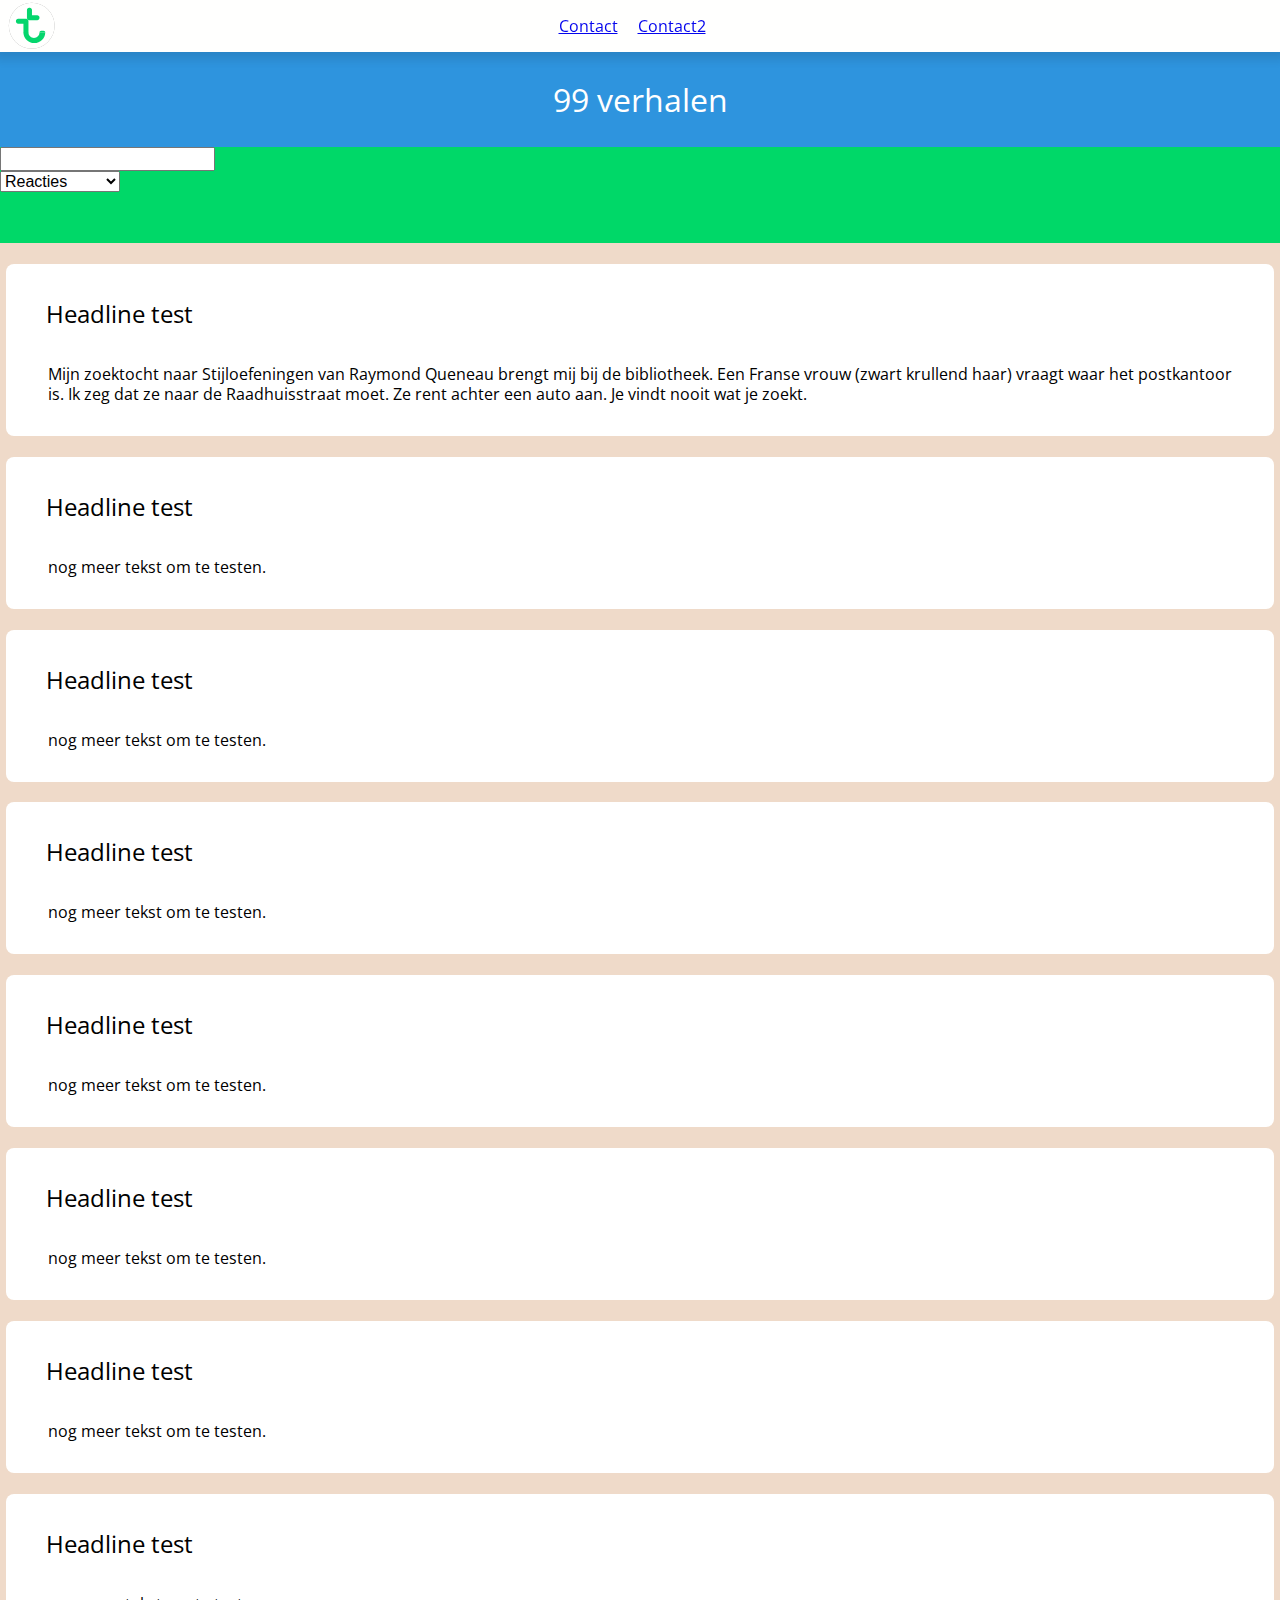
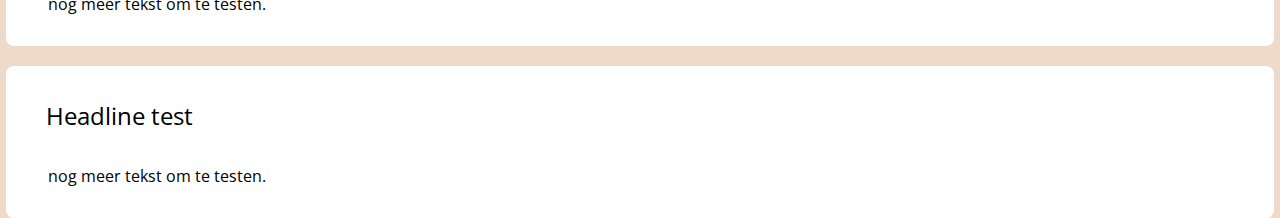
==== index.html @ 0d7da8f6 "12-10-2016" ====
<!DOCTYPE html>
<html lang="en">

<head>
    <meta charset="UTF-8">
    <title>Transavia</title>
    <link rel="stylesheet" href="/css/styles.css" media="screen" title="no title">
    <link href="https://fonts.googleapis.com/css?family=Open+Sans" rel="stylesheet">
    <meta name="viewport" content="initial-scale=1.0">
</head>

<body>
  <header>
<img src="/img/logotransavia.svg" alt="" />

  <nav>
        <ul>
          <li><a href="#">Contact</a></li>
          <li><a href="#">Contact2</a></li>
        </ul>
</nav>
  </header>
    <!-- <div class="spacer">
        &nbsp
    </div> -->
    <figure>
        <h1>99 verhalen</h1>
      </figure>

   <aside>

      </aside>
<section>
<form>
  <label for="search"></label>
<input type="search" name="name" value="">
  </form>
  <select>
    <optgroup label="Sorteren">


    <option value="option">Reacties</option>
    <option value="option">Likes</option>
    <option value="option">Populariteit</option>
  </select>
    </optgroup>
</section>

    <section>
      <ul>
        <li>
          <section>
            <h2>Headline test</h2>
            <p>Mijn zoektocht naar Stijloefeningen van Raymond Queneau brengt mij bij de bibliotheek. Een Franse vrouw (zwart krullend haar) vraagt waar het postkantoor is. Ik zeg dat ze naar de Raadhuisstraat moet. Ze rent achter een auto aan. Je vindt nooit wat je zoekt.</p>
          </section>
        </li>
        <li>
          <section>
            <h2>Headline test</h2>
            <p>nog meer tekst om te testen.</p>
          </section>
        </li>
        <li>
          <section>
            <h2>Headline test</h2>
            <p>nog meer tekst om te testen.</p>
          </section>
        </li>
        <li>
          <section>
            <h2>Headline test</h2>
            <p>nog meer tekst om te testen.</p>
          </section>
        </li>
        <li>
          <section>
            <h2>Headline test</h2>
            <p>nog meer tekst om te testen.</p>
          </section>
        </li>
        <li>
          <section>
            <h2>Headline test</h2>
            <p>nog meer tekst om te testen.</p>
          </section>
        </li>
        <li>
          <section>
            <h2>Headline test</h2>
            <p>nog meer tekst om te testen.</p>
          </section>
        </li>
        <li>
          <section>
            <h2>Headline test</h2>
            <p>nog meer tekst om te testen.</p>
          </section>
        </li>
        <li>
          <section>
            <h2>Headline test</h2>
            <p>nog meer tekst om te testen.</p>
          </section>
        </li>
      </ul>
    </section>

</body>

</html>
---- css/styles.css ----
/* http://meyerweb.com/eric/tools/css/reset/
   v2.0 | 20110126
   License: none (public domain)
*/

html, body, div, span, applet, object, iframe, h1, h2, h3, h4, h5, h6, p, blockquote, pre, a, abbr, acronym, address, big, cite, code, del, dfn, em, img, ins, kbd, q, s, samp, small, strike, strong, sub, sup, tt, var, b, u, i, center, dl, dt, dd, ol, ul, li, fieldset, form, label, legend, table, caption, tbody, tfoot, thead, tr, th, td, article, aside, canvas, details, embed, figure, figcaption, footer, header, hgroup, menu, nav, output, ruby, section, summary, time, mark, audio, video {
    margin: 0;
    padding: 0;
    border: 0;
    font-size: 100%;
    font: inherit;
    vertical-align: baseline;
}


/* HTML5 display-role reset for older browsers */

article, aside, details, figcaption, figure, footer, header, hgroup, menu, nav, section {
    display: block;
}

body {
    line-height: 1;
}

ol, ul {
    list-style: none;
}

blockquote, q {
    quotes: none;
}

blockquote:before, blockquote:after, q:before, q:after {
    content: '';
    content: none;
}

table {
    border-collapse: collapse;
    border-spacing: 0;
}

header {
    background-color: #FFFFFF;
    box-shadow: 0px 0px 11px 7px rgba(0, 0, 0, 0.12);
    height: 3.25em;
    opacity: 0.98;
    position: fixed;
    width: 100%;
    z-index: 1000;
}

body {
    background-color: #EFDAC9;
    font-family: 'Open Sans', sans-serif;
    line-height: 20px;
}

figure {
    position: relative;
    top: 3.25em;
    background: url(/img/mountain_mobile2.svg);
    background-repeat: no-repeat;
    background-size: cover;
    height: 6em;
    width: 100%;
}

figure h1 {
    margin: 0;
    position: absolute;
    top: 50%;
    left: 50%;
    margin-right: -50%;
    transform: translate(-50%, -50%);
    font-size: 2em;
    color: white;
}

body section {
    position: relative;
    top: 1.2em;
}

section ul li section {
    display: flex;
    background-color: white;
    position: relative;
    top: 2em;
    margin: 1.3em 0.4em 1em 0.4em;
    flex-flow: column;
    padding: 1em;
    flex-wrap: wrap;
    border-radius: .5em;
}

section ul li section p {
    font-size: 1em;
    padding: 1em;
    padding-left: 1.6em;
}

section ul li section h2 {
    font-size: 1.5em;
    padding: 1em;
}

body>section:first-of-type {
    background-color: #00D868;
    position: relative;
    top: 3.2em;
    height: 6em;
    margin: auto;
}

select, textarea, input[type="text"], input[type="password"], input[type="datetime"], input[type="datetime-local"], input[type="date"], input[type="month"], input[type="time"], input[type="week"], input[type="number"], input[type="email"], input[type="url"], input[type="search"], input[type="tel"], input[type="color"] {
    font-size: 16px;
}

body>header>img:first-of-type {
    width: 3em;
    margin: .1em 0em 0em .5em;
position: absolute;
}

nav ul li {
  display: inline-block;
  margin:0 auto;
  padding-left: 1em;
}

nav {
  margin-top: 1em;
  margin-right: 2em;
  text-align: center;
}


@media (min-width:23.4375em) {
    body aside {
        display: none;
    }
}
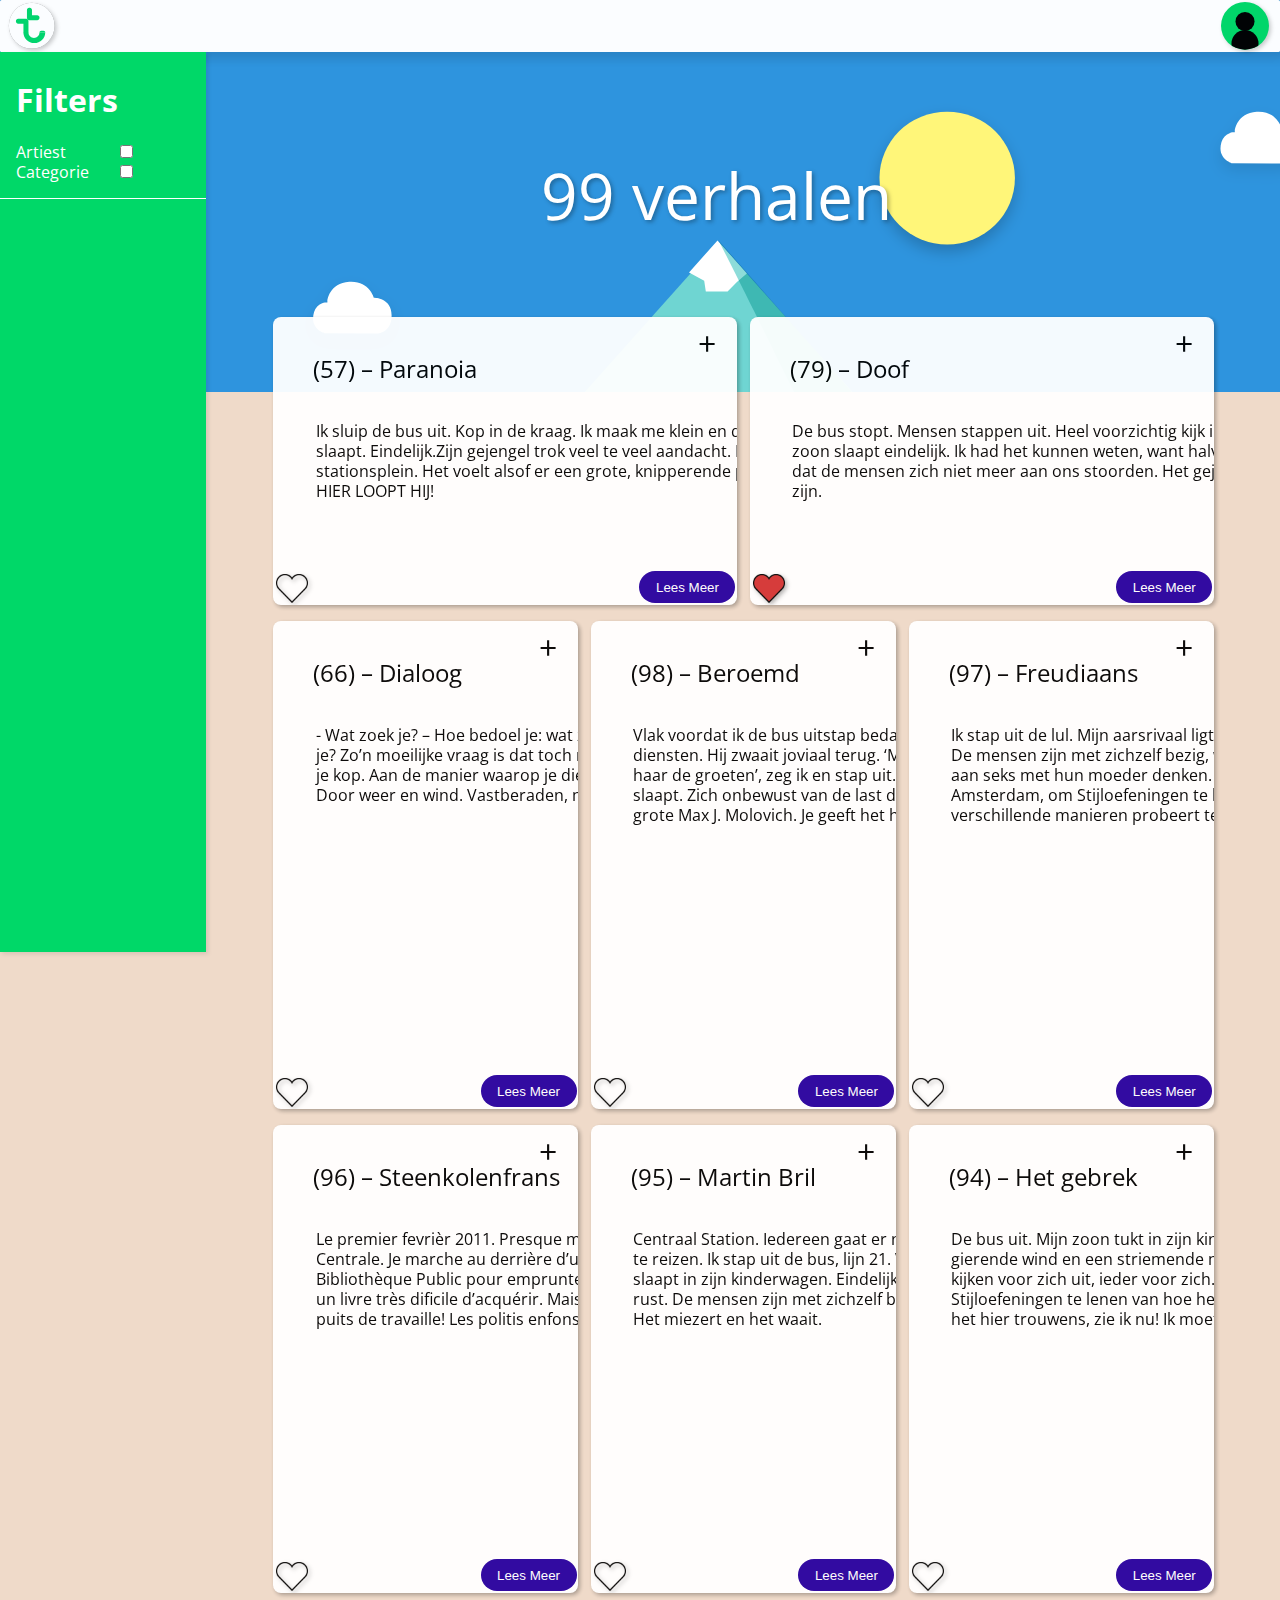
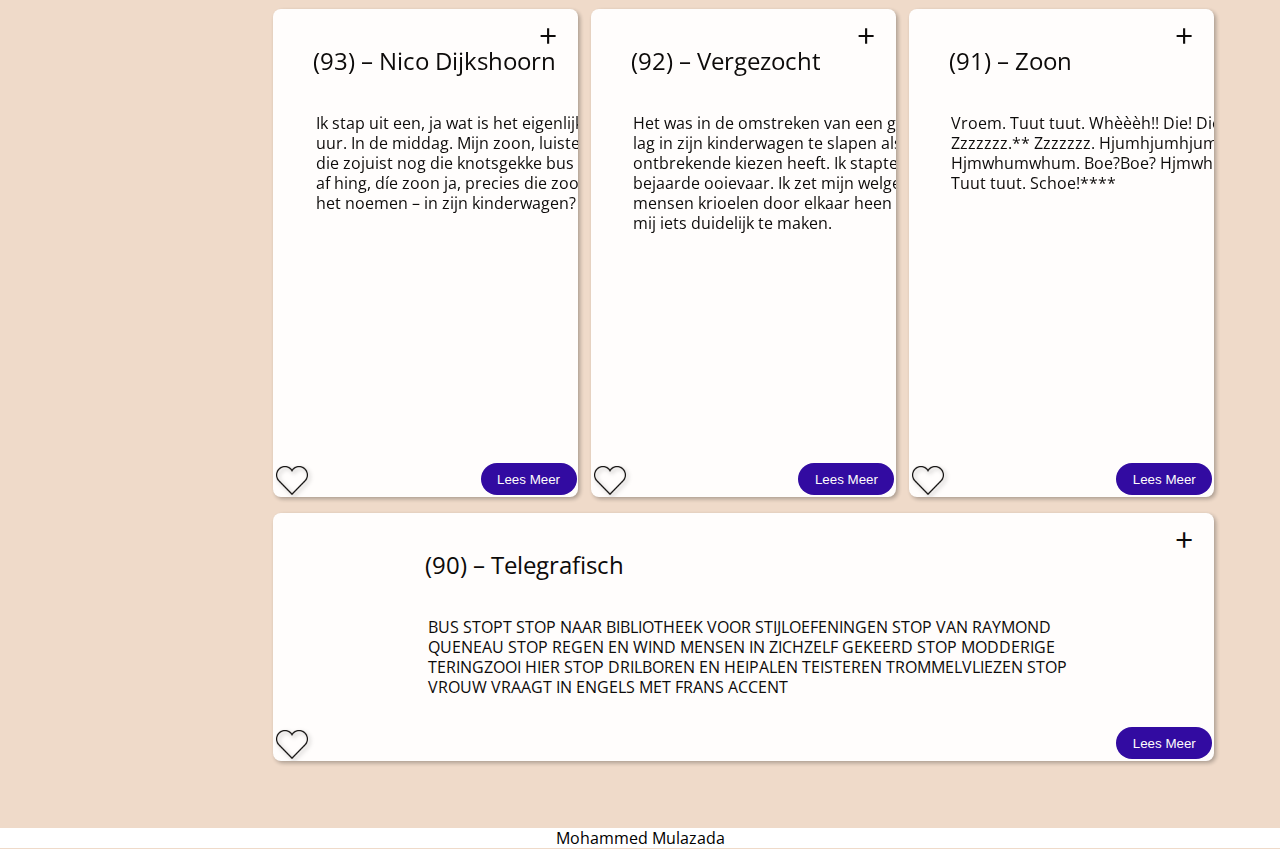
==== commit b1336a35: "3-11-2016" ====
--- a/index.html
+++ b/index.html
@@ -6,105 +6,189 @@
     <title>Transavia</title>
     <link rel="stylesheet" href="/css/styles.css" media="screen" title="no title">
     <link href="https://fonts.googleapis.com/css?family=Open+Sans" rel="stylesheet">
-    <meta name="viewport" content="initial-scale=1.0">
+    <meta name="viewport" content="width=device-width, initial-scale=1.0">
+
 </head>
 
 <body>
-  <header>
-<img src="/img/logotransavia.svg" alt="" />
+    <header>
+        <a href="index.html"><img class="logo" src="/img/logotransavia.svg" alt="" /></a>
 
-  <nav>
-        <ul>
-          <li><a href="#">Contact</a></li>
-          <li><a href="#">Contact2</a></li>
-        </ul>
-</nav>
-  </header>
-    <!-- <div class="spacer">
-        &nbsp
-    </div> -->
+        <nav>
+            <!-- <ul>
+                <li><a href="#">Overzicht</a></li>
+                <li><a href="#">Contact</a></li>
+            </ul> -->
+        </nav>
+        <a href="/inlog.html"><img class="logo2" src="/img/aanmeld2.svg" alt="" /></a>
+    </header>
     <figure>
         <h1>99 verhalen</h1>
-      </figure>
-
-   <aside>
-
-      </aside>
-<section>
-<form>
-  <label for="search"></label>
-<input type="search" name="name" value="">
-  </form>
-  <select>
-    <optgroup label="Sorteren">
+    </figure>
+    <aside>
+        <form>
+            <aside>
+                <h3>Filters</h3>
+                <label><span>Artiest</span>
+   <input type="checkbox" name="name" value="">
+ </label>
+                <label><span>Categorie</span>
+   <input type="checkbox" name="name" value="">
+ </label>
+            </aside>
+        </form>
+    </aside>
 
 
-    <option value="option">Reacties</option>
-    <option value="option">Likes</option>
-    <option value="option">Populariteit</option>
-  </select>
-    </optgroup>
-</section>
+    <section>
+        <h4>Filter</h4>
+        <span class="plus">
+            +
+        </span>
+        <section class="filter">
+            <ul>
+                <li><label><span>Artiest</span></label><input type="checkbox" name="name" value=""></li>
+                <li><label><span>Genre</span></label><input type="checkbox" name="name" value=""></li>
+                <li><label><span>Zoeken</span></label><input type="search" name="name" value=""></li>
+            </ul>
+        </section>
+    </section>
+
 
     <section>
-      <ul>
-        <li>
-          <section>
-            <h2>Headline test</h2>
-            <p>Mijn zoektocht naar Stijloefeningen van Raymond Queneau brengt mij bij de bibliotheek. Een Franse vrouw (zwart krullend haar) vraagt waar het postkantoor is. Ik zeg dat ze naar de Raadhuisstraat moet. Ze rent achter een auto aan. Je vindt nooit wat je zoekt.</p>
-          </section>
-        </li>
-        <li>
-          <section>
-            <h2>Headline test</h2>
-            <p>nog meer tekst om te testen.</p>
-          </section>
-        </li>
-        <li>
-          <section>
-            <h2>Headline test</h2>
-            <p>nog meer tekst om te testen.</p>
-          </section>
-        </li>
-        <li>
-          <section>
-            <h2>Headline test</h2>
-            <p>nog meer tekst om te testen.</p>
-          </section>
-        </li>
-        <li>
-          <section>
-            <h2>Headline test</h2>
-            <p>nog meer tekst om te testen.</p>
-          </section>
-        </li>
-        <li>
-          <section>
-            <h2>Headline test</h2>
-            <p>nog meer tekst om te testen.</p>
-          </section>
-        </li>
-        <li>
-          <section>
-            <h2>Headline test</h2>
-            <p>nog meer tekst om te testen.</p>
-          </section>
-        </li>
-        <li>
-          <section>
-            <h2>Headline test</h2>
-            <p>nog meer tekst om te testen.</p>
-          </section>
-        </li>
-        <li>
-          <section>
-            <h2>Headline test</h2>
-            <p>nog meer tekst om te testen.</p>
-          </section>
-        </li>
-      </ul>
+        <ul>
+            <li>
+                <section>
+                    <span class="plusje">+</span>
+                    <h2>(57) – Paranoia</h2>
+                    <p>Ik sluip de bus uit. Kop in de kraag. Ik maak me klein en duw m’n zoon vooruit. Hij slaapt. Eindelijk.Zijn gejengel trok veel te veel aandacht. De mensen lopen over het stationsplein. Het voelt alsof er een grote, knipperende pijl
+                        boven m’n hoofd hangt: HIER LOOPT HIJ!</p>
+                    <button type="button" name="button"><a href="paranoia.html">Lees Meer</a></button>
+                    <img src="/img/empty.png" alt="" />
+                </section>
+            </li>
+            <li>
+                <section>
+                    <span class="plusje">+</span>
+                    <h2>(79) – Doof</h2>
+                    <p>De bus stopt. Mensen stappen uit. Heel voorzichtig kijk ik in de kinderwagen. Mijn zoon slaapt eindelijk. Ik had het kunnen weten, want halverwege de busreis merkte ik dat de mensen zich niet meer aan ons stoorden. Het gejank zou toen
+                        wel gestopt zijn.</p>
+                    <button type="button" name="button"><a href="doof.html">Lees Meer</a></button>
+                    <img src="/img/fill.png" alt="" />
+                </section>
+            </li>
+            <li>
+                <section>
+                    <span class="plusje">+</span>
+                    <h2>(66) – Dialoog</h2>
+                    <p>- Wat zoek je? – Hoe bedoel je: wat zoek je? – Nou gewoon, hoe ik het zeg: wat zoek je? Zo’n moeilijke vraag is dat toch niet? – Hoe weet je dat ik wat zoek? – Ik zie het aan je kop. Aan de manier waarop je die bus uitstapte en die
+                        kinderwagen voortduwde. Door weer en wind. Vastberaden, maar toch vol twijfel.</p>
+                    <button type="button" name="button"><a href="dialoog.html">Lees Meer</a></button>
+                    <img src="/img/empty.png" alt="" />
+                </section>
+            </li>
+            <li>
+                <section>
+                    <span class="plusje">+</span>
+                    <h2>(98) – Beroemd</h2>
+                    <p>Vlak voordat ik de bus uitstap bedank ik de buschauffeur via de spiegel voor zijn diensten. Hij zwaait joviaal terug. ‘Mijn vrouw is een groot fan van u’, roept hij. ‘Doe haar de groeten’, zeg ik en stap uit. Centraal Station. Ik duw
+                        mijn zoon voort. Hij slaapt. Zich onbewust van de last die er op zijn schouders rust. Zoon zijn van de grote Max J. Molovich. Je geeft het hem te doen.</p>
+                    <button type="button" name="button"><a href="index.html">Lees Meer</a></button>
+                    <img src="/img/empty.png" alt="" />
+                </section>
+            </li>
+            <li>
+                <section>
+                    <span class="plusje">+</span>
+                    <h2>(97) – Freudiaans</h2>
+                    <p>Ik stap uit de lul. Mijn aarsrivaal ligt te slapen in zijn kinderwagen. Wat een kutweer. De mensen zijn met zichzelf bezig, wat er hoogstwaarschijnlijk op neerkomt dat ze aan seks met hun moeder denken. Ik ben op weg naar de Openaarse
+                        Bilbiotheek van Amsterdam, om Stijloefeningen te lenen, een boek waarin Raymond Queneau op 99 verschillende manieren probeert te vertellen dat hij homoseksueel is.</p>
+                    <button type="button" name="button"><a href="index.html">Lees Meer</a></button>
+                    <img src="/img/empty.png" alt="" />
+                </section>
+            </li>
+            <li>
+                <section>
+                    <span class="plusje">+</span>
+                    <h2>(96) – Steenkolenfrans</h2>
+                    <p>Le premier fevrièr 2011. Presque midi. Le bus s’arrête. Ligne 21. Place de Gare Centrale. Je marche au derrière d’un poussette. Mon fils dort. Je suis en route au Bibliothèque Public pour emprunteur Exercices de Style de Raymond Queneau.
+                        C’est un livre très dificile d’acquérir. Mais zut alors, quelle ravage ici! Il y a beaucoup de puits de travaille! Les politis enfonsent, les foret forent. Devant le bibliothèque.</p>
+                    <button type="button" name="button"><a href="index.html">Lees Meer</a></button>
+                    <img src="/img/empty.png" alt="" />
+                </section>
+            </li>
+            <li>
+                <section>
+                    <span class="plusje">+</span>
+                    <h2>(95) – Martin Bril</h2>
+                    <p>Centraal Station. Iedereen gaat er naartoe, niemand moet er zijn. Behalve om verder te reizen. Ik stap uit de bus, lijn 21. Van Geuzenveld naar Centraal Station. Mijn zoon slaapt in zijn kinderwagen. Eindelijk. Het is druk op het plein,
+                        en toch heerst er een rust. De mensen zijn met zichzelf bezig. Kop in de kraag, ogen op de eigen voeten. Het miezert en het waait.</p>
+                    <button type="button" name="button"><a href="index.html">Lees Meer</a></button>
+                    <img src="/img/empty.png" alt="" />
+                </section>
+            </li>
+            <li>
+                <section>
+                    <span class="plusje">+</span>
+                    <h2>(94) – Het gebrek</h2>
+                    <p>
+                        De bus uit. Mijn zoon tukt in zijn kinderkoets. Eindelijk. Ik loop over het plein. Een gierende wind en een striemende miezerregen geselen mijn gezicht. De mensen kijken voor zich uit, ieder voor zich. Ik ben op weg richting de bibliotheek om Stijloefeningen
+                        te lenen van hoe heet die schijver, iets met een Q. Welk een bende is het hier trouwens, zie ik nu! Ik moet verder over een stuk loophout.
+                    </p>
+                    <button type="button" name="button"><a href="index.html">Lees Meer</a></button>
+                    <img src="/img/empty.png" alt="" />
+                </section>
+            </li>
+            <li>
+                <section>
+                    <span class="plusje">+</span>
+                    <h2>(93) – Nico Dijkshoorn</h2>
+                    <p>Ik stap uit een, ja wat is het eigenlijk?, een bus. Lijn 21? Zou zomaar kunnen. Twaalf uur. In de middag. Mijn zoon, luistert u mee?, mijn grandioze zoon, diezelfde zoon die zojuist nog die knotsgekke bus bij elkaar zat te janken alsof,
+                        alsof zijn leven ervan af hing, díe zoon ja, precies die zoon… die slaapt nu als een roos in zijn, hoe zou ik het noemen – in zijn kinderwagen? Lijkt er wel op.</p>
+                    <button type="button" name="button"><a href="index.html">Lees Meer</a></button>
+                    <img src="/img/empty.png" alt="" />
+                </section>
+
+            </li>
+            <li>
+                <section>
+                    <span class="plusje">+</span>
+                    <h2>(92) – Vergezocht</h2>
+                    <p>Het was in de omstreken van een gure februaridag rond het middaguur. Mijn zoon lag in zijn kinderwagen te slapen als een oude jamaicaan die teveel Rum achter de ontbrekende kiezen heeft. Ik stapte het gemeenteblik uit met de stramheid
+                        van een bejaarde ooievaar. Ik zet mijn welgevormde voet richting het stationsplein. De mensen krioelen door elkaar heen als een sprinkhanenplaag, door God gestuurd om mij iets duidelijk te maken.</p>
+                    <button type="button" name="button"><a href="index.html">Lees Meer</a></button>
+                    <img src="/img/empty.png" alt="" />
+                </section>
+            </li>
+            <li>
+                <section>
+                    <span class="plusje">+</span>
+                    <h2>(91) – Zoon</h2>
+                    <p>Vroem. Tuut tuut. Whèèèh!! Die! Die! Whèèèh! Die! Die! Hjumhjumhjum. Zzzzzzzzzz.* Zzzzzzz.** Zzzzzzz. Hjumhjumhjum. Zzzzzzz. Grumbl. Huh? Whèèèh. Die! Die! Papa? Hjmwhumwhum. Boe?Boe? Hjmwhumwhum. Whèèèh!!! Die!*** Zjjoemmm. Vroem.
+                        Tuut tuut. Schoe!****</p>
+                    <button type="button" name="button"><a href="index.html">Lees Meer</a></button>
+                    <img src="/img/empty.png" alt="" />
+                </section>
+            </li>
+            <li>
+                <section>
+                    <span class="plusje">+</span>
+                    <h2>(90) – Telegrafisch</h2>
+                    <p>BUS STOPT STOP NAAR BIBLIOTHEEK VOOR STIJLOEFENINGEN STOP VAN RAYMOND QUENEAU STOP REGEN EN WIND MENSEN IN ZICHZELF GEKEERD STOP MODDERIGE TERINGZOOI HIER STOP DRILBOREN EN HEIPALEN TEISTEREN TROMMELVLIEZEN STOP VROUW VRAAGT IN ENGELS
+                        MET FRANS ACCENT</p>
+                    <button type="button" name="button"><a href="index.html">Lees Meer</a></button>
+                    <img src="/img/empty.png" alt="" />
+                </section>
+            </li>
+        </ul>
     </section>
-
+    <footer>
+        <p>
+            Mohammed Mulazada
+        </p>
+    </footer>
+    <script src='/js/script.js'>
+    </script>
 </body>
 
 </html>
--- a/css/styles.css
+++ b/css/styles.css
@@ -1,144 +1,650 @@
-/* http://meyerweb.com/eric/tools/css/reset/
-   v2.0 | 20110126
-   License: none (public domain)
-*/
-
-html, body, div, span, applet, object, iframe, h1, h2, h3, h4, h5, h6, p, blockquote, pre, a, abbr, acronym, address, big, cite, code, del, dfn, em, img, ins, kbd, q, s, samp, small, strike, strong, sub, sup, tt, var, b, u, i, center, dl, dt, dd, ol, ul, li, fieldset, form, label, legend, table, caption, tbody, tfoot, thead, tr, th, td, article, aside, canvas, details, embed, figure, figcaption, footer, header, hgroup, menu, nav, output, ruby, section, summary, time, mark, audio, video {
-    margin: 0;
-    padding: 0;
-    border: 0;
-    font-size: 100%;
-    font: inherit;
-    vertical-align: baseline;
-}
-
-
-/* HTML5 display-role reset for older browsers */
-
-article, aside, details, figcaption, figure, footer, header, hgroup, menu, nav, section {
-    display: block;
-}
-
-body {
-    line-height: 1;
-}
-
-ol, ul {
-    list-style: none;
-}
-
-blockquote, q {
-    quotes: none;
-}
-
-blockquote:before, blockquote:after, q:before, q:after {
-    content: '';
-    content: none;
-}
-
-table {
-    border-collapse: collapse;
-    border-spacing: 0;
+html,body,div,span,applet,object,iframe,h1,h2,h3,h4,h5,h6,p,blockquote,pre,a,abbr,acronym,address,big,cite,code,del,dfn,em,img,ins,kbd,q,s,samp,small,strike,strong,sub,sup,tt,var,b,u,i,center,dl,dt,dd,ol,ul,li,fieldset,form,label,legend,table,caption,tbody,tfoot,thead,tr,th,td,article,aside,canvas,details,embed,figure,figcaption,footer,header,hgroup,menu,nav,output,ruby,section,summary,time,mark,audio,video
+{
+	border:0;
+	font:inherit;
+	font-size:100%;
+	margin:0;
+	padding:0;
+	vertical-align:baseline;
+}
+
+article,aside,details,figcaption,figure,footer,header,hgroup,menu,nav,section
+{
+	display:block;
+}
+
+body
+{
+	background-color:#EFDAC9;
+	font-family:'Open Sans', sans-serif;
+	line-height:20px;
+	padding-bottom:4em;
+}
+
+ol,ul
+{
+	list-style:none;
+}
+
+blockquote,q
+{
+	quotes:none;
+}
+
+blockquote:before,blockquote:after,q:before,q:after
+{
+	content:none;
+}
+
+table
+{
+	border-collapse:collapse;
+	border-spacing:0;
+}
+
+body section {
+position:relative;
+top:.8em;
+}
+
+img[src*="/img/logotransavia.svg"] {
+filter:drop-shadow(2px 2px 2px rgba(0,0,0,0.2));
+margin:.1em 0 0 .5em;
+position:absolute;
+width:3em;
+cursor: pointer;
+}
+
+img[src*="/img/aanmeld2.svg"] {
+filter:drop-shadow(2px 2px 2px rgba(0,0,0,0.2));
+margin:.1em 0 0 .5em;
+position:absolute;
+right:.7em;
+top:0;
+width:3em;
+cursor: pointer;
+}
+
+body>section:first-of-type {
+background-color:#00D868;
+height:3em;
+margin:auto;
+position:relative;
+top:3.2em;
+z-index:998;
+/*display: flex;
+justify-content:flex-end;
+align-items: center;*/
+}
+
+body>section>span:first-of-type {
+font-size: 3rem;
+margin-right: 1.1rem;
+color:#FFFFFF;
+cursor:pointer;
+position: absolute;
+right: .20em;
+bottom: 30%;
+}
+
+body>section>h4:first-of-type{
+	text-align: center;
+	padding-top: .7em;
+padding-right: 2.2em;
+}
+
+.filter {
+	background-color: #00D868;
+	position: relative;
+	top: .7em;
+	/*text-align: center;*/
+	display: none;
+	font-size: 1em;
+	width: 100%;
+	padding-bottom: 1em;
+}
+
+.geen-display {
+	display: block;
+}
+
+/*.filter>h5 {
+	display: block;
+text-align: center;
+padding-bottom: .2rem;
+}*/
+
+body section ul li section img {
+	width: 2em;
+	position: absolute;
+	bottom: .1em;
+	left: .2em;
+	cursor: pointer;
+	filter:drop-shadow(2px 2px 2px rgba(0,0,0,0.3));
+}
+
+body>section>h4 {
+margin: 0 auto;
+display: block;
+padding-left: 2em;
+font-size: 1.4em;
+color: #FFFFFF;
+}
+
+figure {
+background:url(/img/mountain_mobile2.svg);
+background-position:bottom;
+background-repeat:no-repeat;
+background-size:cover;
+height:6em;
+position:relative;
+top:3.25em;
+width:100%;
+}
+
+figure h1 {
+color:#FFF;
+font-size:2em;
+left:50%;
+margin:0 -50% 0 0;
+position:absolute;
+top:50%;
+transform:translate(-50%,-50%);
+filter:drop-shadow(2px 2px 2px rgba(0,0,0,0.3));
 }
 
 header {
-    background-color: #FFFFFF;
-    box-shadow: 0px 0px 11px 7px rgba(0, 0, 0, 0.12);
-    height: 3.25em;
-    opacity: 0.98;
-    position: fixed;
-    width: 100%;
-    z-index: 1000;
-}
-
-body {
-    background-color: #EFDAC9;
-    font-family: 'Open Sans', sans-serif;
-    line-height: 20px;
-}
-
-figure {
-    position: relative;
-    top: 3.25em;
-    background: url(/img/mountain_mobile2.svg);
-    background-repeat: no-repeat;
-    background-size: cover;
-    height: 6em;
-    width: 100%;
-}
-
-figure h1 {
-    margin: 0;
-    position: absolute;
-    top: 50%;
-    left: 50%;
-    margin-right: -50%;
-    transform: translate(-50%, -50%);
+background-color:#FFF;
+border-radius:.1em;
+box-shadow:0 0 11px 7px rgba(0,0,0,0.12);
+height:3.25em;
+opacity:0.98;
+position:fixed;
+width:100%;
+z-index:1000;
+}
+
+nav {
+margin-right:1.5em;
+margin-top:1em;
+text-align:center;
+}
+
+nav ul li {
+display:inline-block;
+margin:0 auto;
+padding-left:5em;
+float: left;
+}
+
+nav ul li a {
+color:#00D868;
+font-size:1.3em;
+text-decoration:none;
+}
+
+nav ul li a:hover {
+text-decoration:underline;
+}
+
+section ul li section {
+background-color:#FFF;
+border-radius:.5em;
+display:flex;
+filter:drop-shadow(2px 2px 2px rgba(0,0,0,0.2));
+flex-flow:column;
+flex-wrap:wrap;
+margin:1em 1em .0em;
+overflow:hidden;
+padding:1em;
+top: 2.5em;
+}
+
+section ul li section button {
+/*background-color:#4286f4;*/
+background-color:#2800a0;
+border:none;
+border-radius:2em;
+bottom:0;
+display:block;
+height:2rem;
+margin:.1em;
+position:absolute;
+right:0;
+text-decoration:none;
+width:6rem;
+padding:0em;
+cursor: pointer;
+}
+
+body section ul li section button a {
+display: block;
+height: 100%;
+line-height:2.5em;
+	color: #FFFFFF;
+	text-decoration: none;
+cursor: pointer;
+}
+
+section ul li section h2 {
+display:block;
+font-size:1.5em;
+line-height:1em;
+margin:0 auto;
+padding-left:1em;
+width:100%;
+}
+
+section ul li section p {
+display:block;
+font-size:1em;
+margin:0 auto;
+padding:1em 1em 1em 1.6em;
+}
+
+select,textarea,input[type=text],input[type=password],input[type=datetime],input[type=datetime-local],input[type=date],input[type=month],input[type=time],input[type=week],input[type=number],input[type=email],input[type=url],input[type=search],input[type=tel],input[type=color] {
+font-size:16px;
+}
+
+body > footer {
+	z-index: 1000;
+	background-color: white;
+	position: relative;
+	bottom: -5em;
+	width: 100%;
+	display: block;
+}
+
+body > footer > p {
+margin: 0 auto;
+text-align: center;
+}
+
+/*
+progress:not([value]){
+width: 100%;
+margin: 0 auto;
+background-color: green;
+position: relative;
+padding-top: 1em;
+top: .7em;
+}*/
+
+
+body section ul li section span {
+	font-size: 2em;
+	position: absolute;
+	right: .6em;
+	top: .5em;
+	cursor: pointer;
+
+}
+
+main {
+background-image: url(/img/mountain_mobile2.svg);
+background-repeat: no-repeat;
+background-size: cover;
+background-position: bottom;
+height: 14em;
+padding-top: 10em;
+padding-bottom: 5em;
+filter:drop-shadow(2px 2px 2px rgba(0,0,0,0.2));
+}
+
+.form > button {
+	background-color:#2800a0;
+	border:none;
+	border-radius:2em;
+	text-decoration: none;
+position: relative;
+height: 2em;
+top:1em;
+width: 8rem;
+}
+
+.form > button > a {
+	text-decoration: none;
+	color: white;
+}
+
+.form {
+	text-align: center;
+	padding-top: 5em;
+	width: 100%;
+	margin: 0 auto;
+	padding-top:3em;
+	padding-bottom: 2em;
+	border-radius: .8em;
+	filter:drop-shadow(2px 2px 2px rgba(0,0,0,0.4));
+}
+
+.form input{
+	margin: 0 auto !important;
+	display: block;
+
+}
+input[type=text]:valid,
+input[type=url]:valid,
+input[type=tel]:valid,
+input[type=number]:valid,
+input[type=email]:valid,input[type=color]:valid, input[type=password]:valid
+ {
+	border: solid 2px green;
+}
+
+legend {
+	font-size: 1.5em;
+	padding-bottom: 1em;
+}
+
+.form > fieldset > label {
+color: black;
+}
+
+.form {
+background-color: white;
+width:20em;
+
+}
+
+body main form fieldset p {
+	padding-top: 1em;
+}
+
+@media (min-width:0em) {
+body>aside {
+height:0;
+opacity: 0;
+}
+
+body section ul li label span {
+	padding-left: 2em;
+    display: inline-block;
+    min-width: 5em;
+		color: white;
+}
+
+nav ul li a {
+  font-size: 1em;
+  transition: font-size .5s;
+}
+
+section ul li section {
+-moz-transform:translateZ(0);
+-ms-transform:translateZ(0);
+-o-transform:translateZ(0);
+-webkit-transform:translateZ(0);
+margin-top: 1.2em;
+padding:2em;
+transform:translateZ(0);
+transition:all .5s ease;
+}
+
+section ul li section h2 {
+width:100% left-right: 2em;
+}
+
+section ul li section p {
+margin:0 auto;
+}
+}
+
+
+@media
+(min-width:41.75em) {
+body>aside {
+-moz-transform:translateZ(0);
+-ms-transform:translateZ(0);
+-o-transform:translateZ(0);
+-webkit-transform:translateZ(0);
+background-color:#00D868;
+display:inline-block;
+filter:drop-shadow(2px 2px 2px rgba(0,0,0,0.1));
+height:100vh;
+opacity:0;
+position:fixed;
+top:3.25em;
+transform:translateZ(0);
+transition:opacity .8s;
+width:0;
+z-index:2000;
+}
+
+body form aside h3 {
+    text-align: left;
     font-size: 2em;
+    font-weight: bold;
+    color: black;
+    margin: 1.2em 1em 1em 0em;
     color: white;
-}
-
-body section {
-    position: relative;
-    top: 1.2em;
+    /*z-index: 1;*/
+}
+
+h3, label {
+    /*padding-left:1em;*/
+		color: white;
+}
+
+body form aside {
+	padding-left: 1em;
+	padding-bottom: 1em;
+	border-bottom: solid 1px white;
+}
+
+body>aside form {
+	opacity: 0;
+	transition: opacity .3s;
+}
+
+body>section:first-of-type {
+-moz-transform:translateZ(0);
+-ms-transform:translateZ(0);
+-o-transform:translateZ(0);
+-webkit-transform:translateZ(0);
+opacity:100;
+transform:translateZ(0);
+transition:all .3s;
+}
+
+nav ul li a {
+  margin: 0 auto;
+  float: left;
+  position: relative;
+  left: 0;
+  font-size: 1.3em;
+}
+
+p {
+max-width:40em;
 }
 
 section ul li section {
-    display: flex;
-    background-color: white;
-    position: relative;
-    top: 2em;
-    margin: 1.3em 0.4em 1em 0.4em;
-    flex-flow: column;
-    padding: 1em;
-    flex-wrap: wrap;
-    border-radius: .5em;
+margin:1.2em 2.4em 0 2.7em;
+padding:2em;
+opacity: .95;
+}
+
+section ul li section h2 {
+display:block;
+font-size:1.5em;
+line-height:1em;
+margin:0 auto;
+padding:1em;
+width:26.5em;
 }
 
 section ul li section p {
-    font-size: 1em;
-    padding: 1em;
-    padding-left: 1.6em;
-}
-
-section ul li section h2 {
-    font-size: 1.5em;
-    padding: 1em;
-}
-
-body>section:first-of-type {
-    background-color: #00D868;
-    position: relative;
-    top: 3.2em;
-    height: 6em;
-    margin: auto;
-}
-
-select, textarea, input[type="text"], input[type="password"], input[type="datetime"], input[type="datetime-local"], input[type="date"], input[type="month"], input[type="time"], input[type="week"], input[type="number"], input[type="email"], input[type="url"], input[type="search"], input[type="tel"], input[type="color"] {
-    font-size: 16px;
-}
-
-body>header>img:first-of-type {
-    width: 3em;
-    margin: .1em 0em 0em .5em;
+margin:0 auto;
+}
+}
+
+@media (min-width:64.06em) {
+	body {
+	padding-bottom:5em;
+	}
+
+	body>aside form {
+		opacity: 1;
+	}
+
+	body > section {
+	margin:0 auto;
+	max-width:80em;
+	padding-left:12.9em;
+	}
+
+	body>aside {
+	opacity:100;
+	width:12.9em;
+	}
+
+	body > figure {
+		background-size: cover;
+		background-position: 37% 0;
+
 position: absolute;
-}
-
-nav ul li {
-  display: inline-block;
-  margin:0 auto;
-  padding-left: 1em;
-}
-
-nav {
-  margin-top: 1em;
-  margin-right: 2em;
+	  top:0em;
+	height: 24.5em;
+	}
+
+	body > figure >h1 {
+		margin-left: 1.2em;
+		font-size: 4em;
+	}
+
+	body>section:first-of-type {
+	height:0;
+	opacity:0;
+	padding: 0;
+	}
+
+	section ul {
+	display:flex;
+	flex-grow:0;
+	flex-wrap:wrap;
+	justify-content:flex-start;
+	margin:40px 60px;
+	max-width:100%;
+	padding-bottom: 13em;
+	}
+
+	section ul li {
+	display:flex;
+	flex-grow:1;
+	width:50%;
+	}
+
+	section ul li section {
+	background-color:#FFF;
+	border-radius:.5em;
+	display:flex;
+	filter:drop-shadow(2px 2px 2px rgba(0,0,0,0.3));
+	flex-direction:column;
+	flex-flow:column;
+	flex-wrap:wrap;
+	margin:1em .4em .0em;
+	padding:1em 1em 3em;
+	width:100%;
+	top: 15.5em;
+	}
+
+	section ul li section h2 {
+	/*width:100%;*/
+/*width: 89%;*/
+	}
+
+	section ul li section p {
+	margin:0 auto;
+	}
+
+	section ul li:nth-child(-n+2) {
+	width:50%;
+	}
+
+body form aside h3 {
+    text-align: left;
+    font-size: 2em;
+    font-weight: bold;
+    color: black;
+    margin: 1.2em 1em 1em 0em;
+    color: white;
+    /*z-index: 1;*/
+}
+
+h3, label {
+    /*padding-left:1em;*/
+		color: white;
+}
+
+body form aside {
+	padding-left: 1em;
+}
+
+span {
+    display: inline-block;
+    min-width: 6em;
+}
+body section ul li section span {
+	font-size: 2em;
+	position: absolute;
+	right: .2em;
+	top: .5em;
+	min-width: 1em;
+}
+
+}
+
+@media (min-width:74.06em) {
+
+	section ul li {
+	display:flex;
+	flex-grow:1;
+	width:33.33%;
+	}
+
+}
+
+div img {
   text-align: center;
-}
-
-
-@media (min-width:23.4375em) {
-    body aside {
-        display: none;
-    }
-}
+  height: 100%;
+  width: 100%;
+	padding-top: 3em;
+margin-bottom: -14em;
+background-color: white;
+}
+
+@media only screen and (min-width: 0em) {
+.article img:nth-child(1) {
+display: block;
+}
+.article img:nth-child(3) {
+display: none;
+}
+.article img:nth-child(2) {
+display: none;
+}
+}
+
+@media only screen and (min-width: 40em) {
+	.article img:nth-child(1) {
+	display: none;
+	}
+	.article img:nth-child(3) {
+	display: none;
+	}
+.article img:nth-child(2) {
+display: block;
+padding-bottom: 2em;
+}
+}
+@media only screen and (min-width: 60em) {
+	.article img:nth-child(1) {
+	display: none;
+	}
+	.article img:nth-child(3) {
+	display: block;
+	}
+.article img:nth-child(2) {
+display: none;
+}
+}
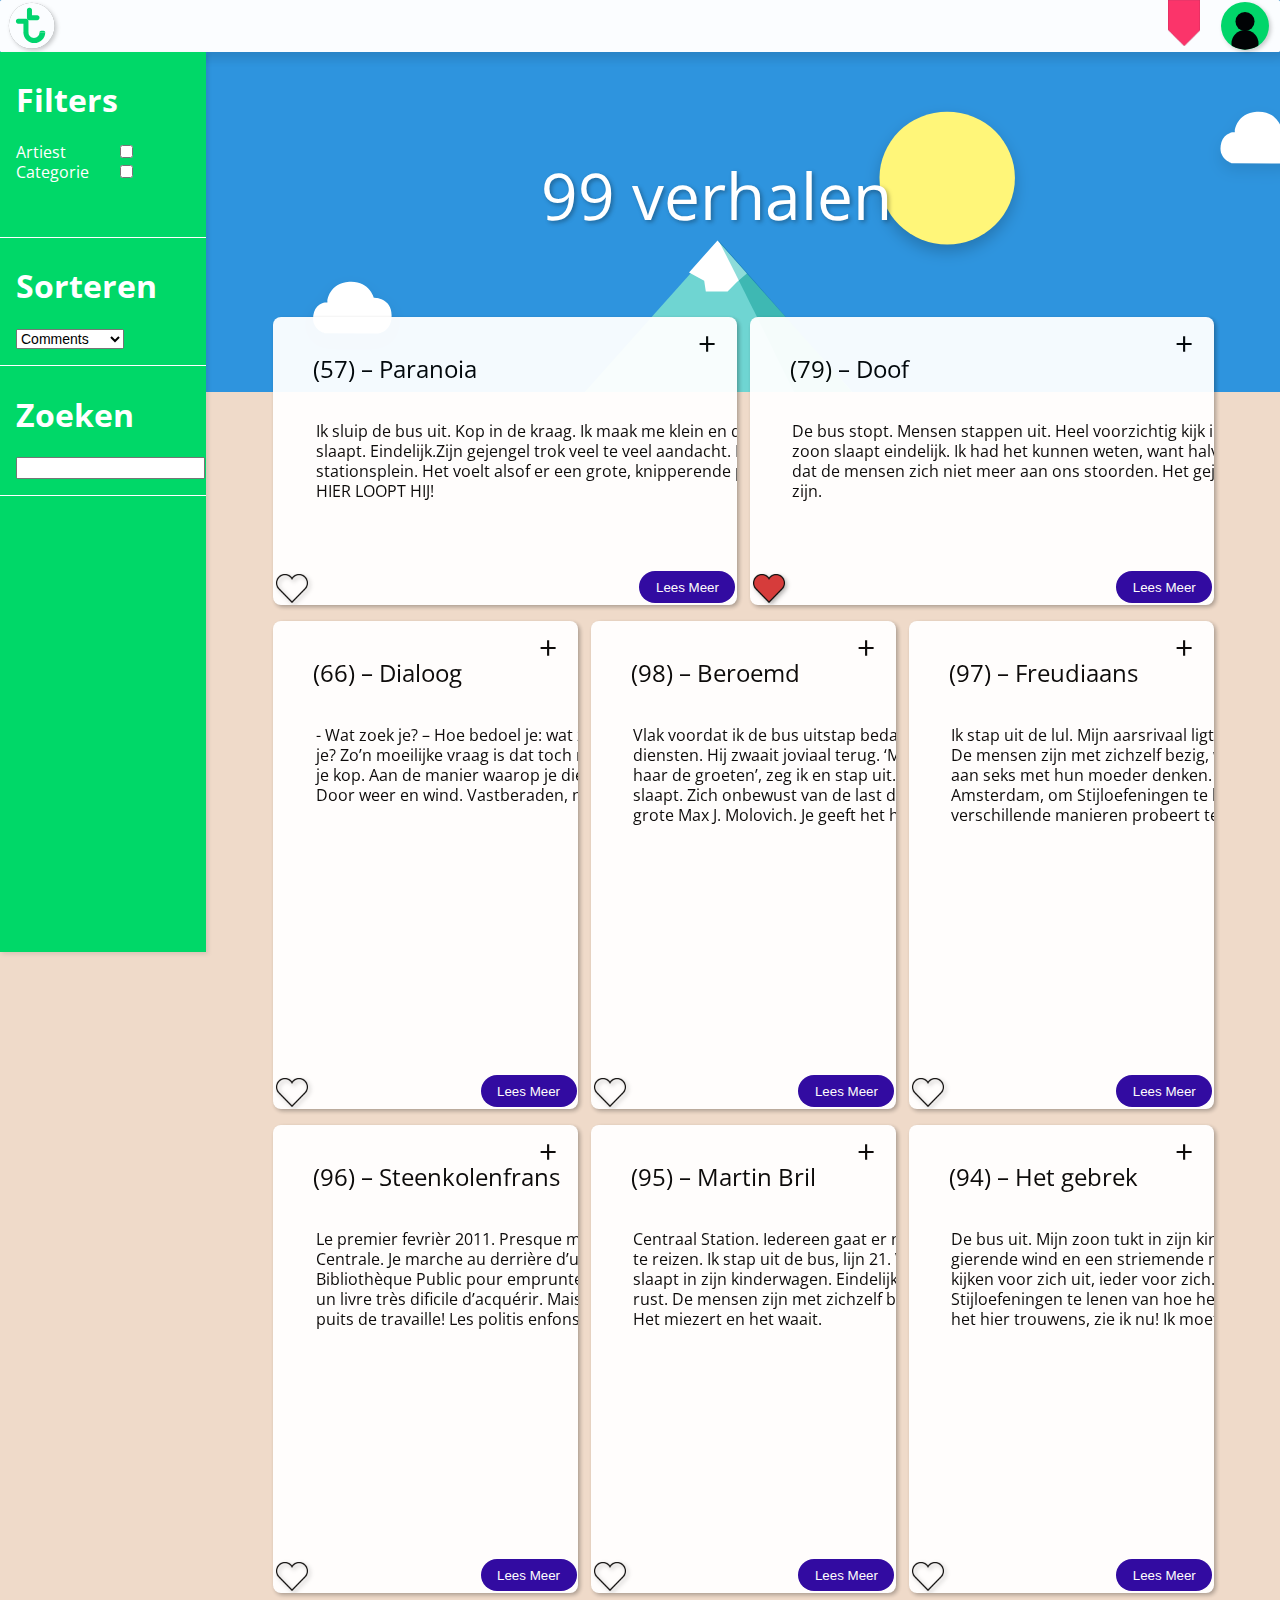
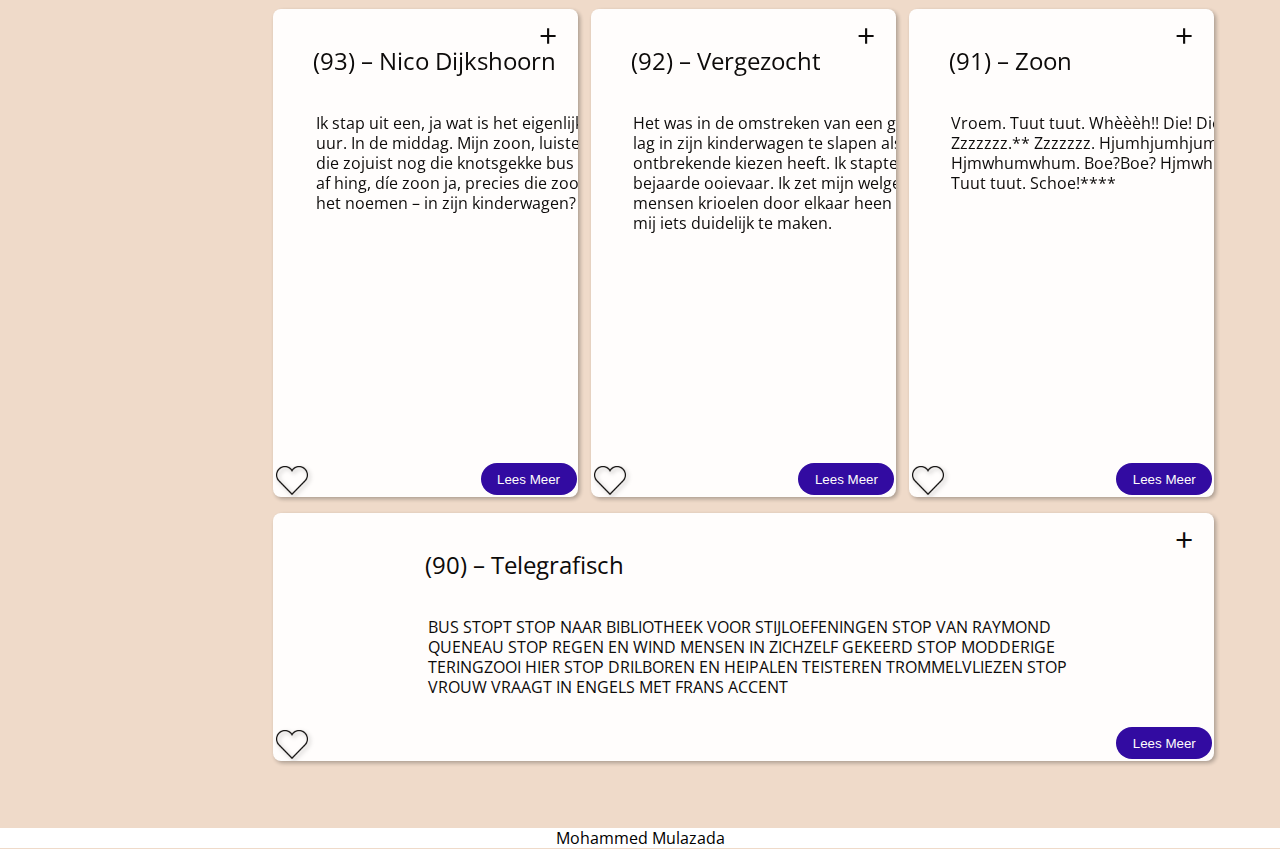
==== commit 9ff0a7a6: "Another one" ====
--- a/index.html
+++ b/index.html
@@ -19,6 +19,7 @@
                 <li><a href="#">Overzicht</a></li>
                 <li><a href="#">Contact</a></li>
             </ul> -->
+  <img class = "label" src="/img/label.png" alt="" />
         </nav>
         <a href="/inlog.html"><img class="logo2" src="/img/aanmeld2.svg" alt="" /></a>
     </header>
@@ -35,6 +36,20 @@
                 <label><span>Categorie</span>
    <input type="checkbox" name="name" value="">
  </label>
+                <h3></h3>
+            </aside>
+            <aside>
+                <h3>Sorteren</h3>
+                <select>
+<optgroup label="Sorteren">
+<option>Comments</option>
+<option>Populariteit</option>
+</optgroup>
+</select>
+            </aside>
+            <aside>
+<h3>Zoeken</h3>
+<input type="search" name="name" value="">
             </aside>
         </form>
     </aside>
@@ -46,11 +61,23 @@
             +
         </span>
         <section class="filter">
+                  <h3>Filteren</h3>
+
             <ul>
                 <li><label><span>Artiest</span></label><input type="checkbox" name="name" value=""></li>
                 <li><label><span>Genre</span></label><input type="checkbox" name="name" value=""></li>
                 <li><label><span>Zoeken</span></label><input type="search" name="name" value=""></li>
             </ul>
+            <h4>Sorteren</h4>
+            <aside>
+
+
+            <ul>
+              <li><label><span></span></label><select>
+<option value="option">Comments</option>
+<option value="option">Favorieten</option>
+              </select></li>
+            </ul>  </aside>
         </section>
     </section>
 
--- a/css/styles.css
+++ b/css/styles.css
@@ -18,7 +18,7 @@
 	background-color:#EFDAC9;
 	font-family:'Open Sans', sans-serif;
 	line-height:20px;
-	padding-bottom:4em;
+	/*padding-bottom:4em;*/
 }
 
 ol,ul
@@ -243,7 +243,7 @@
 }
 
 select,textarea,input[type=text],input[type=password],input[type=datetime],input[type=datetime-local],input[type=date],input[type=month],input[type=time],input[type=week],input[type=number],input[type=email],input[type=url],input[type=search],input[type=tel],input[type=color] {
-font-size:16px;
+font-size:14px;
 }
 
 body > footer {
@@ -350,6 +350,46 @@
 body main form fieldset p {
 	padding-top: 1em;
 }
+
+.filter>h3 {
+	color: white;
+	padding-left: 1.2em;
+	margin-bottom: .3em;
+	font-size: 1.5em;
+}
+
+.filter>h4 {
+	color: white;
+	padding-left: 1.2em;
+	margin-bottom: .3em;
+	font-size: 1.5em;
+	position: absolute;
+right: 0.5em;
+top: 0;
+padding-right: 1em;
+}
+
+.filter>aside {
+position: absolute;
+right: 2em;
+top: 1.5em;
+
+}
+
+.filter>aside>ul>li>label>span {
+display: inline-block;
+position: absolute;
+left: -4em;
+}
+
+.label {
+	width: 2em;
+	position: absolute;
+	right: 5em;
+	top: 0em;
+}
+
+
 
 @media (min-width:0em) {
 body>aside {
@@ -480,7 +520,7 @@
 
 @media (min-width:64.06em) {
 	body {
-	padding-bottom:5em;
+	/*padding-bottom:5em;*/
 	}
 
 	body>aside form {
@@ -609,7 +649,7 @@
   height: 100%;
   width: 100%;
 	padding-top: 3em;
-margin-bottom: -14em;
+/*margin-bottom: 4em;*/
 background-color: white;
 }
 
@@ -634,7 +674,6 @@
 	}
 .article img:nth-child(2) {
 display: block;
-padding-bottom: 2em;
 }
 }
 @media only screen and (min-width: 60em) {
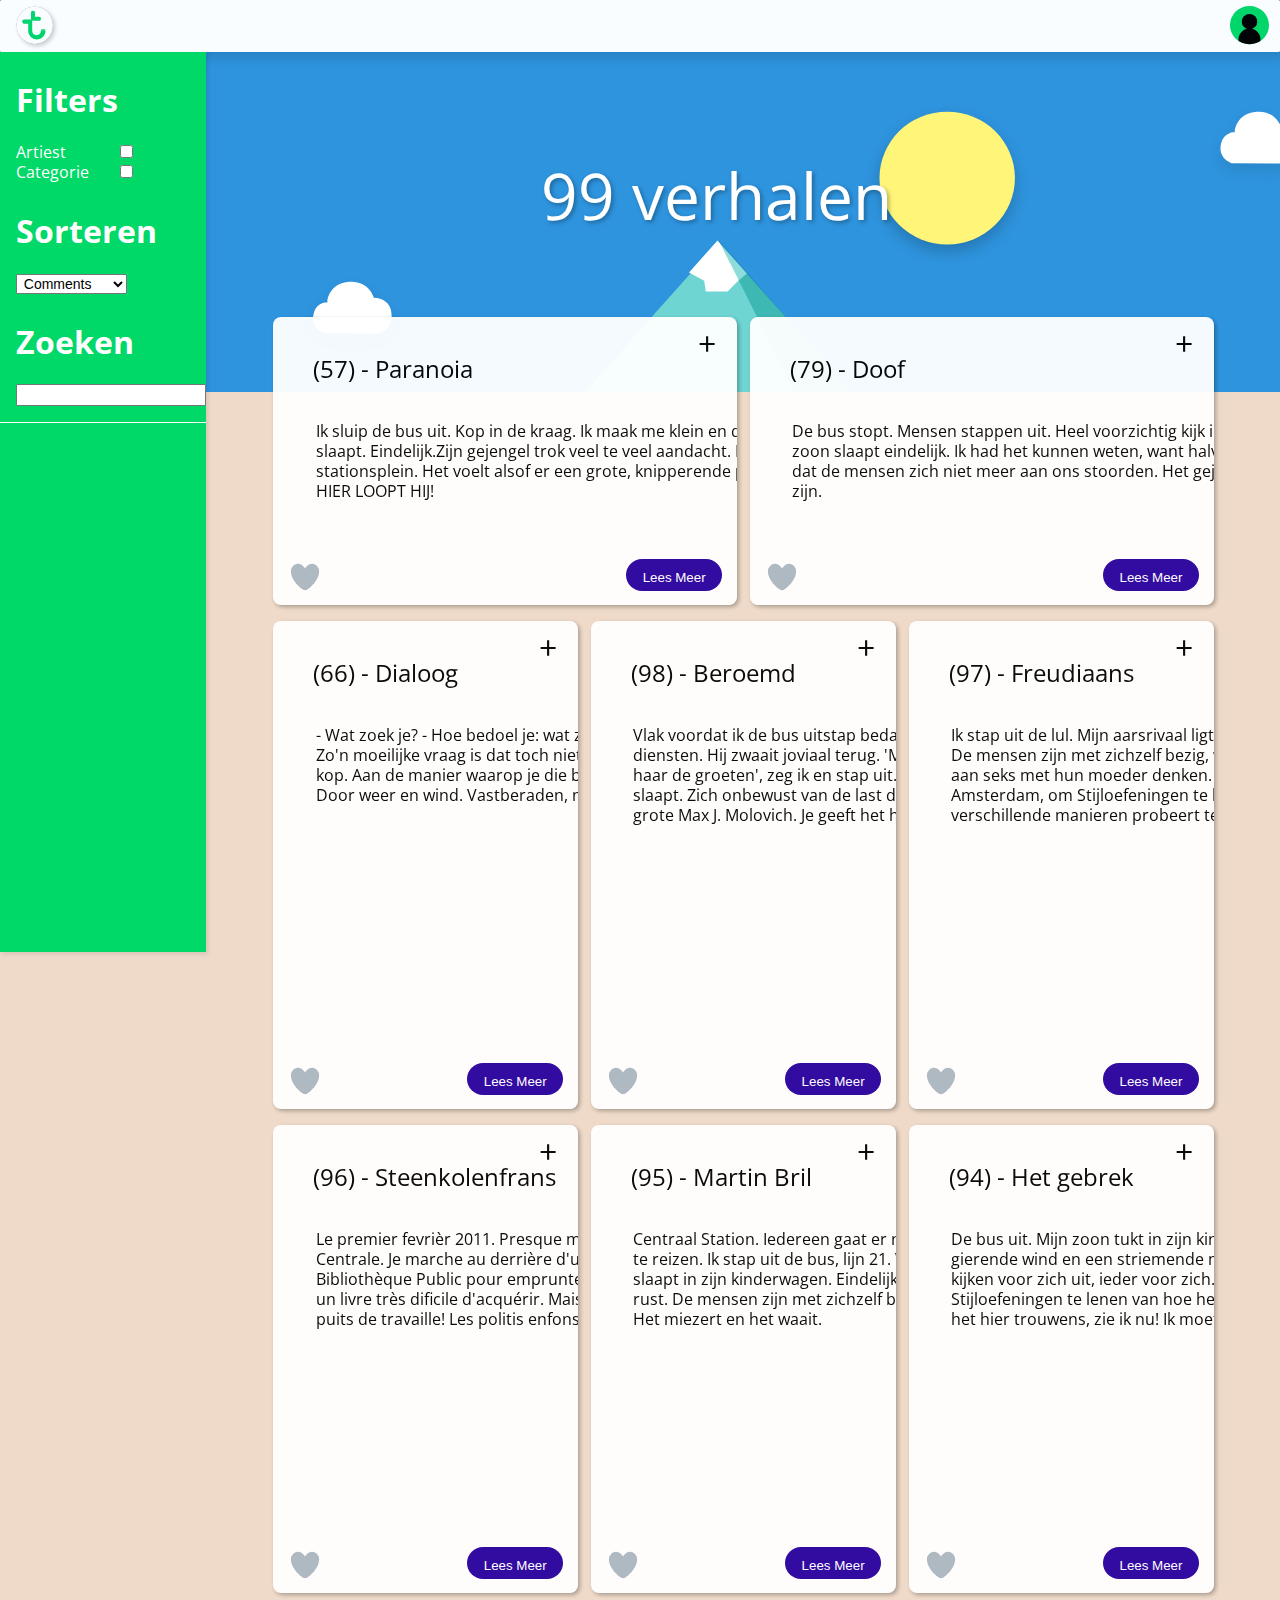
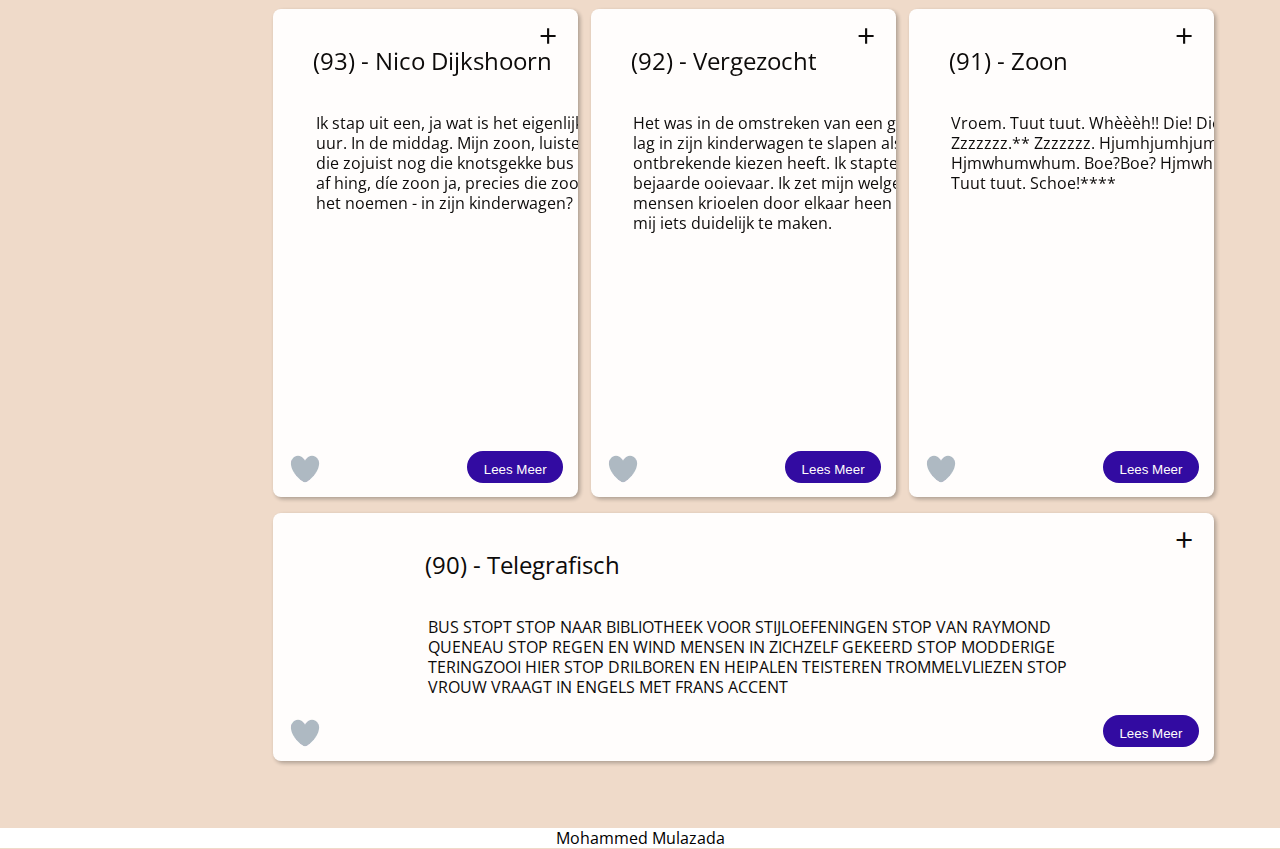
==== commit d1751d6c: "final" ====
--- a/index.html
+++ b/index.html
@@ -1,221 +1,276 @@
 <!DOCTYPE html>
 <html lang="en">
-
-<head>
-    <meta charset="UTF-8">
-    <title>Transavia</title>
-    <link rel="stylesheet" href="/css/styles.css" media="screen" title="no title">
-    <link href="https://fonts.googleapis.com/css?family=Open+Sans" rel="stylesheet">
-    <meta name="viewport" content="width=device-width, initial-scale=1.0">
-
-</head>
-
-<body>
-    <header>
-        <a href="index.html"><img class="logo" src="/img/logotransavia.svg" alt="" /></a>
-
-        <nav>
-            <!-- <ul>
-                <li><a href="#">Overzicht</a></li>
-                <li><a href="#">Contact</a></li>
-            </ul> -->
-  <img class = "label" src="/img/label.png" alt="" />
-        </nav>
-        <a href="/inlog.html"><img class="logo2" src="/img/aanmeld2.svg" alt="" /></a>
-    </header>
-    <figure>
-        <h1>99 verhalen</h1>
-    </figure>
-    <aside>
-        <form>
-            <aside>
-                <h3>Filters</h3>
-                <label><span>Artiest</span>
-   <input type="checkbox" name="name" value="">
- </label>
-                <label><span>Categorie</span>
-   <input type="checkbox" name="name" value="">
- </label>
-                <h3></h3>
-            </aside>
-            <aside>
-                <h3>Sorteren</h3>
-                <select>
-<optgroup label="Sorteren">
-<option>Comments</option>
-<option>Populariteit</option>
-</optgroup>
-</select>
-            </aside>
-            <aside>
-<h3>Zoeken</h3>
-<input type="search" name="name" value="">
-            </aside>
-        </form>
-    </aside>
-
-
-    <section>
-        <h4>Filter</h4>
-        <span class="plus">
-            +
-        </span>
-        <section class="filter">
-                  <h3>Filteren</h3>
-
+   <head>
+      <meta charset="UTF-8">
+      <title>Transavia</title>
+      <link href="/css/styles.css" media="screen" rel="stylesheet" title="no title">
+      <link href="https://fonts.googleapis.com/css?family=Open+Sans" rel="stylesheet">
+      <meta content="width=device-width, initial-scale=1.0" name="viewport">
+   </head>
+   <body>
+      <header>
+         <a href="index.html">
+         <img alt="" class="logo" src="/img/logotransavia.svg">
+         </a>
+         <nav>
+            <img alt="" class="label" src="/img/label.png">
+         </nav>
+         <a href="/inlog.html">
+         <img alt="" class="logo2" src="/img/aanmeld2.svg">
+         </a>
+      </header>
+      <figure>
+         <h1>99 verhalen</h1>
+        </figure>
+      <aside>
+         <form>
+            <fieldset>
+               <h3>Filters</h3>
+               <label>
+               <span>Artiest</span>
+               <input name="name" type="checkbox" value="">
+               </label>
+               <label>
+               <span>Categorie</span>
+               <input name="name" type="checkbox" value="">
+               </label>
+               <h3>Sorteren</h3>
+               <select>
+                  <optgroup label="Sorteren">
+                     <option>
+                        Comments
+                     </option>
+                     <option>
+                        Populariteit
+                     </option>
+                  </optgroup>
+               </select>
+               <h3>Zoeken</h3>
+               <input name="name" type="search" value="">
+            </fieldset>
+         </form>
+      </aside>
+      <section>
+         <h4>Filter</h4>
+         <span>+</span>
+         <section class="filter">
+            <h3>Filteren</h3>
             <ul>
-                <li><label><span>Artiest</span></label><input type="checkbox" name="name" value=""></li>
-                <li><label><span>Genre</span></label><input type="checkbox" name="name" value=""></li>
-                <li><label><span>Zoeken</span></label><input type="search" name="name" value=""></li>
+               <li>
+                  <label>
+                  <span>Artiest</span>
+                  </label>
+                  <input name="name" type="checkbox" value="">
+               </li>
+               <li>
+                  <label>
+                  <span>Genre</span>
+                  </label>
+                  <input name="name" type="checkbox" value="">
+               </li>
+               <li>
+                  <label>
+                  <span>Zoeken</span>
+                  </label>
+                  <input name="name" type="search" value="">
+               </li>
             </ul>
             <h4>Sorteren</h4>
             <aside>
-
-
-            <ul>
-              <li><label><span></span></label><select>
-<option value="option">Comments</option>
-<option value="option">Favorieten</option>
-              </select></li>
-            </ul>  </aside>
-        </section>
-    </section>
-
-
-    <section>
-        <ul>
-            <li>
-                <section>
-                    <span class="plusje">+</span>
-                    <h2>(57) – Paranoia</h2>
-                    <p>Ik sluip de bus uit. Kop in de kraag. Ik maak me klein en duw m’n zoon vooruit. Hij slaapt. Eindelijk.Zijn gejengel trok veel te veel aandacht. De mensen lopen over het stationsplein. Het voelt alsof er een grote, knipperende pijl
-                        boven m’n hoofd hangt: HIER LOOPT HIJ!</p>
-                    <button type="button" name="button"><a href="paranoia.html">Lees Meer</a></button>
-                    <img src="/img/empty.png" alt="" />
-                </section>
-            </li>
-            <li>
-                <section>
-                    <span class="plusje">+</span>
-                    <h2>(79) – Doof</h2>
-                    <p>De bus stopt. Mensen stappen uit. Heel voorzichtig kijk ik in de kinderwagen. Mijn zoon slaapt eindelijk. Ik had het kunnen weten, want halverwege de busreis merkte ik dat de mensen zich niet meer aan ons stoorden. Het gejank zou toen
-                        wel gestopt zijn.</p>
-                    <button type="button" name="button"><a href="doof.html">Lees Meer</a></button>
-                    <img src="/img/fill.png" alt="" />
-                </section>
-            </li>
-            <li>
-                <section>
-                    <span class="plusje">+</span>
-                    <h2>(66) – Dialoog</h2>
-                    <p>- Wat zoek je? – Hoe bedoel je: wat zoek je? – Nou gewoon, hoe ik het zeg: wat zoek je? Zo’n moeilijke vraag is dat toch niet? – Hoe weet je dat ik wat zoek? – Ik zie het aan je kop. Aan de manier waarop je die bus uitstapte en die
-                        kinderwagen voortduwde. Door weer en wind. Vastberaden, maar toch vol twijfel.</p>
-                    <button type="button" name="button"><a href="dialoog.html">Lees Meer</a></button>
-                    <img src="/img/empty.png" alt="" />
-                </section>
-            </li>
-            <li>
-                <section>
-                    <span class="plusje">+</span>
-                    <h2>(98) – Beroemd</h2>
-                    <p>Vlak voordat ik de bus uitstap bedank ik de buschauffeur via de spiegel voor zijn diensten. Hij zwaait joviaal terug. ‘Mijn vrouw is een groot fan van u’, roept hij. ‘Doe haar de groeten’, zeg ik en stap uit. Centraal Station. Ik duw
-                        mijn zoon voort. Hij slaapt. Zich onbewust van de last die er op zijn schouders rust. Zoon zijn van de grote Max J. Molovich. Je geeft het hem te doen.</p>
-                    <button type="button" name="button"><a href="index.html">Lees Meer</a></button>
-                    <img src="/img/empty.png" alt="" />
-                </section>
-            </li>
-            <li>
-                <section>
-                    <span class="plusje">+</span>
-                    <h2>(97) – Freudiaans</h2>
-                    <p>Ik stap uit de lul. Mijn aarsrivaal ligt te slapen in zijn kinderwagen. Wat een kutweer. De mensen zijn met zichzelf bezig, wat er hoogstwaarschijnlijk op neerkomt dat ze aan seks met hun moeder denken. Ik ben op weg naar de Openaarse
-                        Bilbiotheek van Amsterdam, om Stijloefeningen te lenen, een boek waarin Raymond Queneau op 99 verschillende manieren probeert te vertellen dat hij homoseksueel is.</p>
-                    <button type="button" name="button"><a href="index.html">Lees Meer</a></button>
-                    <img src="/img/empty.png" alt="" />
-                </section>
-            </li>
-            <li>
-                <section>
-                    <span class="plusje">+</span>
-                    <h2>(96) – Steenkolenfrans</h2>
-                    <p>Le premier fevrièr 2011. Presque midi. Le bus s’arrête. Ligne 21. Place de Gare Centrale. Je marche au derrière d’un poussette. Mon fils dort. Je suis en route au Bibliothèque Public pour emprunteur Exercices de Style de Raymond Queneau.
-                        C’est un livre très dificile d’acquérir. Mais zut alors, quelle ravage ici! Il y a beaucoup de puits de travaille! Les politis enfonsent, les foret forent. Devant le bibliothèque.</p>
-                    <button type="button" name="button"><a href="index.html">Lees Meer</a></button>
-                    <img src="/img/empty.png" alt="" />
-                </section>
-            </li>
-            <li>
-                <section>
-                    <span class="plusje">+</span>
-                    <h2>(95) – Martin Bril</h2>
-                    <p>Centraal Station. Iedereen gaat er naartoe, niemand moet er zijn. Behalve om verder te reizen. Ik stap uit de bus, lijn 21. Van Geuzenveld naar Centraal Station. Mijn zoon slaapt in zijn kinderwagen. Eindelijk. Het is druk op het plein,
-                        en toch heerst er een rust. De mensen zijn met zichzelf bezig. Kop in de kraag, ogen op de eigen voeten. Het miezert en het waait.</p>
-                    <button type="button" name="button"><a href="index.html">Lees Meer</a></button>
-                    <img src="/img/empty.png" alt="" />
-                </section>
-            </li>
-            <li>
-                <section>
-                    <span class="plusje">+</span>
-                    <h2>(94) – Het gebrek</h2>
-                    <p>
-                        De bus uit. Mijn zoon tukt in zijn kinderkoets. Eindelijk. Ik loop over het plein. Een gierende wind en een striemende miezerregen geselen mijn gezicht. De mensen kijken voor zich uit, ieder voor zich. Ik ben op weg richting de bibliotheek om Stijloefeningen
-                        te lenen van hoe heet die schijver, iets met een Q. Welk een bende is het hier trouwens, zie ik nu! Ik moet verder over een stuk loophout.
-                    </p>
-                    <button type="button" name="button"><a href="index.html">Lees Meer</a></button>
-                    <img src="/img/empty.png" alt="" />
-                </section>
-            </li>
-            <li>
-                <section>
-                    <span class="plusje">+</span>
-                    <h2>(93) – Nico Dijkshoorn</h2>
-                    <p>Ik stap uit een, ja wat is het eigenlijk?, een bus. Lijn 21? Zou zomaar kunnen. Twaalf uur. In de middag. Mijn zoon, luistert u mee?, mijn grandioze zoon, diezelfde zoon die zojuist nog die knotsgekke bus bij elkaar zat te janken alsof,
-                        alsof zijn leven ervan af hing, díe zoon ja, precies die zoon… die slaapt nu als een roos in zijn, hoe zou ik het noemen – in zijn kinderwagen? Lijkt er wel op.</p>
-                    <button type="button" name="button"><a href="index.html">Lees Meer</a></button>
-                    <img src="/img/empty.png" alt="" />
-                </section>
-
-            </li>
-            <li>
-                <section>
-                    <span class="plusje">+</span>
-                    <h2>(92) – Vergezocht</h2>
-                    <p>Het was in de omstreken van een gure februaridag rond het middaguur. Mijn zoon lag in zijn kinderwagen te slapen als een oude jamaicaan die teveel Rum achter de ontbrekende kiezen heeft. Ik stapte het gemeenteblik uit met de stramheid
-                        van een bejaarde ooievaar. Ik zet mijn welgevormde voet richting het stationsplein. De mensen krioelen door elkaar heen als een sprinkhanenplaag, door God gestuurd om mij iets duidelijk te maken.</p>
-                    <button type="button" name="button"><a href="index.html">Lees Meer</a></button>
-                    <img src="/img/empty.png" alt="" />
-                </section>
-            </li>
-            <li>
-                <section>
-                    <span class="plusje">+</span>
-                    <h2>(91) – Zoon</h2>
-                    <p>Vroem. Tuut tuut. Whèèèh!! Die! Die! Whèèèh! Die! Die! Hjumhjumhjum. Zzzzzzzzzz.* Zzzzzzz.** Zzzzzzz. Hjumhjumhjum. Zzzzzzz. Grumbl. Huh? Whèèèh. Die! Die! Papa? Hjmwhumwhum. Boe?Boe? Hjmwhumwhum. Whèèèh!!! Die!*** Zjjoemmm. Vroem.
-                        Tuut tuut. Schoe!****</p>
-                    <button type="button" name="button"><a href="index.html">Lees Meer</a></button>
-                    <img src="/img/empty.png" alt="" />
-                </section>
-            </li>
-            <li>
-                <section>
-                    <span class="plusje">+</span>
-                    <h2>(90) – Telegrafisch</h2>
-                    <p>BUS STOPT STOP NAAR BIBLIOTHEEK VOOR STIJLOEFENINGEN STOP VAN RAYMOND QUENEAU STOP REGEN EN WIND MENSEN IN ZICHZELF GEKEERD STOP MODDERIGE TERINGZOOI HIER STOP DRILBOREN EN HEIPALEN TEISTEREN TROMMELVLIEZEN STOP VROUW VRAAGT IN ENGELS
-                        MET FRANS ACCENT</p>
-                    <button type="button" name="button"><a href="index.html">Lees Meer</a></button>
-                    <img src="/img/empty.png" alt="" />
-                </section>
-            </li>
-        </ul>
-    </section>
-    <footer>
-        <p>
-            Mohammed Mulazada
-        </p>
-    </footer>
-    <script src='/js/script.js'>
-    </script>
-</body>
-
+               <ul>
+                  <li>
+                     <label>
+                     <span></span>
+                     </label>
+                     <select>
+                        <option value="option">
+                           Comments
+                        </option>
+                        <option value="option">
+                           Favorieten
+                        </option>
+                     </select>
+                  </li>
+               </ul>
+            </aside>
+         </section>
+      </section>
+      <section>
+         <ul>
+            <li>
+               <section class="paranoia">
+                  <span>+</span>
+                  <h2>(57) - Paranoia</h2>
+                  <p>Ik sluip de bus uit. Kop in de kraag. Ik maak me klein en duw m'n zoon vooruit. Hij slaapt. Eindelijk.Zijn gejengel trok veel te veel aandacht. De mensen lopen over het stationsplein. Het voelt alsof er een grote, knipperende pijl
+                     boven m'n hoofd hangt: HIER LOOPT HIJ!
+                  </p>
+                  <button name="button" type="button">
+                  <a href="paranoia.html">Lees Meer</a>
+                  </button>
+                  <div class="heart
+                     "></div>
+                  <!-- <img alt="" src="/img/empty.png"> -->
+               </section>
+            </li>
+            <li>
+               <section class="doof">
+                  <span>+</span>
+                  <h2>(79) - Doof</h2>
+                  <p>De bus stopt. Mensen stappen uit. Heel voorzichtig kijk ik in de kinderwagen. Mijn zoon slaapt eindelijk. Ik had het kunnen weten, want halverwege de busreis merkte ik dat de mensen zich niet meer aan ons stoorden. Het gejank zou toen
+                     wel gestopt zijn.
+                  </p>
+                  <button name="button" type="button">
+                  <a href="doof.html">Lees Meer</a>
+                  </button>
+                  <div class="heart"></div>
+                  <!-- <img alt="" src="/img/empty.png"> -->
+               </section>
+            </li>
+            <li>
+               <section class="dialoog">
+                  <span class="plusje">+</span>
+                  <h2>(66) - Dialoog</h2>
+                  <p>- Wat zoek je? - Hoe bedoel je: wat zoek je? - Nou gewoon, hoe ik het zeg: wat zoek je? Zo'n moeilijke vraag is dat toch niet? - Hoe weet je dat ik wat zoek? - Ik zie het aan je kop. Aan de manier waarop je die bus uitstapte en die
+                     kinderwagen voortduwde. Door weer en wind. Vastberaden, maar toch vol twijfel.
+                  </p>
+                  <button name="button" type="button">
+                  <a href="dialoog.html">Lees Meer</a>
+                  </button>
+                  <div class="heart"></div>
+                  <!-- <img alt="" src="/img/empty.png"> -->
+               </section>
+            </li>
+            <li>
+               <section>
+                  <span class="plusje">+</span>
+                  <h2>(98) - Beroemd</h2>
+                  <p>Vlak voordat ik de bus uitstap bedank ik de buschauffeur via de spiegel voor zijn diensten. Hij zwaait joviaal terug. 'Mijn vrouw is een groot fan van u', roept hij. 'Doe haar de groeten', zeg ik en stap uit. Centraal Station. Ik duw
+                     mijn zoon voort. Hij slaapt. Zich onbewust van de last die er op zijn schouders rust. Zoon zijn van de grote Max J. Molovich. Je geeft het hem te doen.
+                  </p>
+                  <button name="button" type="button">
+                  <a href="index.html">Lees Meer</a>
+                  </button>
+                  <div class="heart"></div>
+                  <!-- <img alt="" src="/img/empty.png"> -->
+               </section>
+            </li>
+            <li>
+               <section>
+                  <span class="plusje">+</span>
+                  <h2>(97) - Freudiaans</h2>
+                  <p>Ik stap uit de lul. Mijn aarsrivaal ligt te slapen in zijn kinderwagen. Wat een kutweer. De mensen zijn met zichzelf bezig, wat er hoogstwaarschijnlijk op neerkomt dat ze aan seks met hun moeder denken. Ik ben op weg naar de Openaarse
+                     Bilbiotheek van Amsterdam, om Stijloefeningen te lenen, een boek waarin Raymond Queneau op 99 verschillende manieren probeert te vertellen dat hij homoseksueel is.
+                  </p>
+                  <button name="button" type="button">
+                  <a href="index.html">Lees Meer</a>
+                  </button>
+                  <div class="heart"></div>
+                  <!-- <img alt="" src="/img/empty.png"> -->
+               </section>
+            </li>
+            <li>
+               <section>
+                  <span class="plusje">+</span>
+                  <h2>(96) - Steenkolenfrans</h2>
+                  <p>Le premier fevrièr 2011. Presque midi. Le bus s'arrête. Ligne 21. Place de Gare Centrale. Je marche au derrière d'un poussette. Mon fils dort. Je suis en route au Bibliothèque Public pour emprunteur Exercices de Style de Raymond Queneau.
+                     C'est un livre très dificile d'acquérir. Mais zut alors, quelle ravage ici! Il y a beaucoup de puits de travaille! Les politis enfonsent, les foret forent. Devant le bibliothèque.
+                  </p>
+                  <button name="button" type="button">
+                  <a href="index.html">Lees Meer</a>
+                  </button>
+                  <div class="heart"></div>
+                  <!-- <img alt="" src="/img/empty.png"> -->
+               </section>
+            </li>
+            <li>
+               <section>
+                  <span class="plusje">+</span>
+                  <h2>(95) - Martin Bril</h2>
+                  <p>Centraal Station. Iedereen gaat er naartoe, niemand moet er zijn. Behalve om verder te reizen. Ik stap uit de bus, lijn 21. Van Geuzenveld naar Centraal Station. Mijn zoon slaapt in zijn kinderwagen. Eindelijk. Het is druk op het plein,
+                     en toch heerst er een rust. De mensen zijn met zichzelf bezig. Kop in de kraag, ogen op de eigen voeten. Het miezert en het waait.
+                  </p>
+                  <button name="button" type="button">
+                  <a href="index.html">Lees Meer</a>
+                  </button>
+                  <div class="heart"></div>
+                  <!-- <img alt="" src="/img/empty.png"> -->
+               </section>
+            </li>
+            <li>
+               <section>
+                  <span class="plusje">+</span>
+                  <h2>(94) - Het gebrek</h2>
+                  <p>De bus uit. Mijn zoon tukt in zijn kinderkoets. Eindelijk. Ik loop over het plein. Een gierende wind en een striemende miezerregen geselen mijn gezicht. De mensen kijken voor zich uit, ieder voor zich. Ik ben op weg richting de bibliotheek
+                     om Stijloefeningen te lenen van hoe heet die schijver, iets met een Q. Welk een bende is het hier trouwens, zie ik nu! Ik moet verder over een stuk loophout.
+                  </p>
+                  <button name="button" type="button">
+                  <a href="index.html">Lees Meer</a>
+                  </button>
+                  <div class="heart"></div>
+                  <!-- <img alt="" src="/img/empty.png"> -->
+               </section>
+            </li>
+            <li>
+               <section>
+                  <span class="plusje">+</span>
+                  <h2>(93) - Nico Dijkshoorn</h2>
+                  <p>Ik stap uit een, ja wat is het eigenlijk?, een bus. Lijn 21? Zou zomaar kunnen. Twaalf uur. In de middag. Mijn zoon, luistert u mee?, mijn grandioze zoon, diezelfde zoon die zojuist nog die knotsgekke bus bij elkaar zat te janken alsof,
+                     alsof zijn leven ervan af hing, díe zoon ja, precies die zoon… die slaapt nu als een roos in zijn, hoe zou ik het noemen - in zijn kinderwagen? Lijkt er wel op.
+                  </p>
+                  <button name="button" type="button">
+                  <a href="index.html">Lees Meer</a>
+                  </button>
+                  <div class="heart"></div>
+                  <!-- <img alt="" src="/img/empty.png"> -->
+               </section>
+            </li>
+            <li>
+               <section>
+                  <span class="plusje">+</span>
+                  <h2>(92) - Vergezocht</h2>
+                  <p>Het was in de omstreken van een gure februaridag rond het middaguur. Mijn zoon lag in zijn kinderwagen te slapen als een oude jamaicaan die teveel Rum achter de ontbrekende kiezen heeft. Ik stapte het gemeenteblik uit met de stramheid
+                     van een bejaarde ooievaar. Ik zet mijn welgevormde voet richting het stationsplein. De mensen krioelen door elkaar heen als een sprinkhanenplaag, door God gestuurd om mij iets duidelijk te maken.
+                  </p>
+                  <button name="button" type="button">
+                  <a href="index.html">Lees Meer</a>
+                  </button>
+                  <div class="heart"></div>
+                  <!-- <img alt="" src="/img/empty.png"> -->
+               </section>
+            </li>
+            <li>
+               <section>
+                  <span class="plusje">+</span>
+                  <h2>(91) - Zoon</h2>
+                  <p>Vroem. Tuut tuut. Whèèèh!! Die! Die! Whèèèh! Die! Die! Hjumhjumhjum. Zzzzzzzzzz.* Zzzzzzz.** Zzzzzzz. Hjumhjumhjum. Zzzzzzz. Grumbl. Huh? Whèèèh. Die! Die! Papa? Hjmwhumwhum. Boe?Boe? Hjmwhumwhum. Whèèèh!!! Die!*** Zjjoemmm. Vroem.
+                     Tuut tuut. Schoe!****
+                  </p>
+                  <button name="button" type="button">
+                  <a href="index.html">Lees Meer</a>
+                  </button>
+                  <div class="heart"></div>
+                  <!-- <img alt="" src="/img/empty.png"> -->
+               </section>
+            </li>
+            <li>
+               <section>
+                  <span class="plusje">+</span>
+                  <h2>(90) - Telegrafisch</h2>
+                  <p>BUS STOPT STOP NAAR BIBLIOTHEEK VOOR STIJLOEFENINGEN STOP VAN RAYMOND QUENEAU STOP REGEN EN WIND MENSEN IN ZICHZELF GEKEERD STOP MODDERIGE TERINGZOOI HIER STOP DRILBOREN EN HEIPALEN TEISTEREN TROMMELVLIEZEN STOP VROUW VRAAGT IN ENGELS
+                     MET FRANS ACCENT
+                  </p>
+                  <button name="button" type="button">
+                  <a href="index.html">Lees Meer</a>
+                  </button>
+                  <div class="heart"></div>
+                  <!-- <img alt="" src="/img/empty.png"> -->
+               </section>
+            </li>
+         </ul>
+      </section>
+      <footer>
+         <p>Mohammed Mulazada</p>
+      </footer>
+      <script src='/js/script.js'></script>
+   </body>
 </html>
--- a/css/styles.css
+++ b/css/styles.css
@@ -16,9 +16,27 @@
 body
 {
 	background-color:#EFDAC9;
+	/*background-color: rgba(239, 218, 201);*/
 	font-family:'Open Sans', sans-serif;
 	line-height:20px;
 	/*padding-bottom:4em;*/
+	transition: background-position 1s ease;
+}
+
+body.paranoia {
+	background-color:#EFDAC9;
+	background: url(/img/tafel.png) 0;
+}
+
+body.doof {
+	background-color:#EFDAC9;
+	background: url(/img/eenzaam.png) 0;
+}
+
+body.dialoog {
+	background-color:#EFDAC9;
+	background: url(/img/dialoog.jpg) 0;
+	background-size: cover;
 }
 
 ol,ul
@@ -51,17 +69,18 @@
 filter:drop-shadow(2px 2px 2px rgba(0,0,0,0.2));
 margin:.1em 0 0 .5em;
 position:absolute;
-width:3em;
+width:2.4rem;
+top: .3em;
+left: .5em;
 cursor: pointer;
 }
 
 img[src*="/img/aanmeld2.svg"] {
-filter:drop-shadow(2px 2px 2px rgba(0,0,0,0.2));
 margin:.1em 0 0 .5em;
 position:absolute;
 right:.7em;
-top:0;
-width:3em;
+top:.3em;
+width:2.4rem;
 cursor: pointer;
 }
 
@@ -96,16 +115,27 @@
 .filter {
 	background-color: #00D868;
 	position: relative;
-	top: .7em;
-	/*text-align: center;*/
-	display: none;
+		/*text-align: center;*/
 	font-size: 1em;
 	width: 100%;
 	padding-bottom: 1em;
+	transition:all .5s ease;
+	opacity: 0;
+	z-index: 5;
+	visibility: hidden;
+top: 0;
+}
+
+figure {
+	z-index: 0;
 }
 
 .geen-display {
-	display: block;
+display: block;
+opacity: 100;
+visibility: visible;
+top: .7em;
+
 }
 
 /*.filter>h5 {
@@ -117,8 +147,8 @@
 body section ul li section img {
 	width: 2em;
 	position: absolute;
-	bottom: .1em;
-	left: .2em;
+	bottom: .5em;
+	left: .5em;
 	cursor: pointer;
 	filter:drop-shadow(2px 2px 2px rgba(0,0,0,0.3));
 }
@@ -163,6 +193,10 @@
 width:100%;
 z-index:1000;
 }
+
+/*header.doof {
+background: url("/img/eenzaam.png")
+}*/
 
 nav {
 margin-right:1.5em;
@@ -205,22 +239,27 @@
 background-color:#2800a0;
 border:none;
 border-radius:2em;
-bottom:0;
 display:block;
 height:2rem;
 margin:.1em;
 position:absolute;
-right:0;
+right:1em;
+bottom:.9em;
 text-decoration:none;
 width:6rem;
 padding:0em;
 cursor: pointer;
 }
 
+section ul li section button:hover {
+	background-color:#1400a0;
+
+}
+
 body section ul li section button a {
 display: block;
 height: 100%;
-line-height:2.5em;
+line-height:2.9em;
 	color: #FFFFFF;
 	text-decoration: none;
 cursor: pointer;
@@ -244,6 +283,7 @@
 
 select,textarea,input[type=text],input[type=password],input[type=datetime],input[type=datetime-local],input[type=date],input[type=month],input[type=time],input[type=week],input[type=number],input[type=email],input[type=url],input[type=search],input[type=tel],input[type=color] {
 font-size:14px;
+padding-left:.2em;
 }
 
 body > footer {
@@ -275,9 +315,8 @@
 	font-size: 2em;
 	position: absolute;
 	right: .6em;
-	top: .5em;
+	top:.5em;
 	cursor: pointer;
-
 }
 
 main {
@@ -291,7 +330,7 @@
 filter:drop-shadow(2px 2px 2px rgba(0,0,0,0.2));
 }
 
-.form > button {
+input[type=submit] {
 	background-color:#2800a0;
 	border:none;
 	border-radius:2em;
@@ -300,11 +339,8 @@
 height: 2em;
 top:1em;
 width: 8rem;
-}
-
-.form > button > a {
-	text-decoration: none;
-	color: white;
+color: white;
+-webkit-appearance: none;
 }
 
 .form {
@@ -348,7 +384,7 @@
 }
 
 body main form fieldset p {
-	padding-top: 1em;
+	padding-top: 1.5em;
 }
 
 .filter>h3 {
@@ -385,11 +421,41 @@
 .label {
 	width: 2em;
 	position: absolute;
-	right: 5em;
-	top: 0em;
-}
-
-
+	right: 6em;
+	top: -4em;
+	transition: all 1s;
+}
+
+.label.open {
+	top: 0em;;
+}
+
+
+.heart {
+
+  width: 100px;
+  height: 100px;
+  position: absolute;
+  left: 2em;
+  bottom: -4.5em;
+  transform: translate(-50%, -50%);
+  background: url(/img/heart.png) no-repeat;
+  background-position: 0 0;
+  cursor: pointer;
+}
+.heart:hover {
+	animation: fave-heart 1s steps(28);
+  background-position: -2800px 0;
+  transition: background 1s steps(28);
+}
+@keyframes fave-heart {
+  0% {
+    background-position: 0 0;
+  }
+  100% {
+    background-position: -2800px 0;
+  }
+}
 
 @media (min-width:0em) {
 body>aside {
@@ -426,7 +492,6 @@
 
 section ul li section p {
 margin:0 auto;
-}
 }
 
 
@@ -445,12 +510,12 @@
 position:fixed;
 top:3.25em;
 transform:translateZ(0);
-transition:opacity .8s;
-width:0;
+transition:all .5s;
 z-index:2000;
-}
-
-body form aside h3 {
+visibility: hidden;
+}
+
+body form fieldset h3 {
     text-align: left;
     font-size: 2em;
     font-weight: bold;
@@ -465,7 +530,7 @@
 		color: white;
 }
 
-body form aside {
+body form fieldset {
 	padding-left: 1em;
 	padding-bottom: 1em;
 	border-bottom: solid 1px white;
@@ -473,7 +538,7 @@
 
 body>aside form {
 	opacity: 0;
-	transition: opacity .3s;
+	transition: all .9s;
 }
 
 body>section:first-of-type {
@@ -523,8 +588,13 @@
 	/*padding-bottom:5em;*/
 	}
 
+body>aside {
+	visibility: visible;
+}
+
 	body>aside form {
 		opacity: 1;
+		visibility: visible;
 	}
 
 	body > section {
